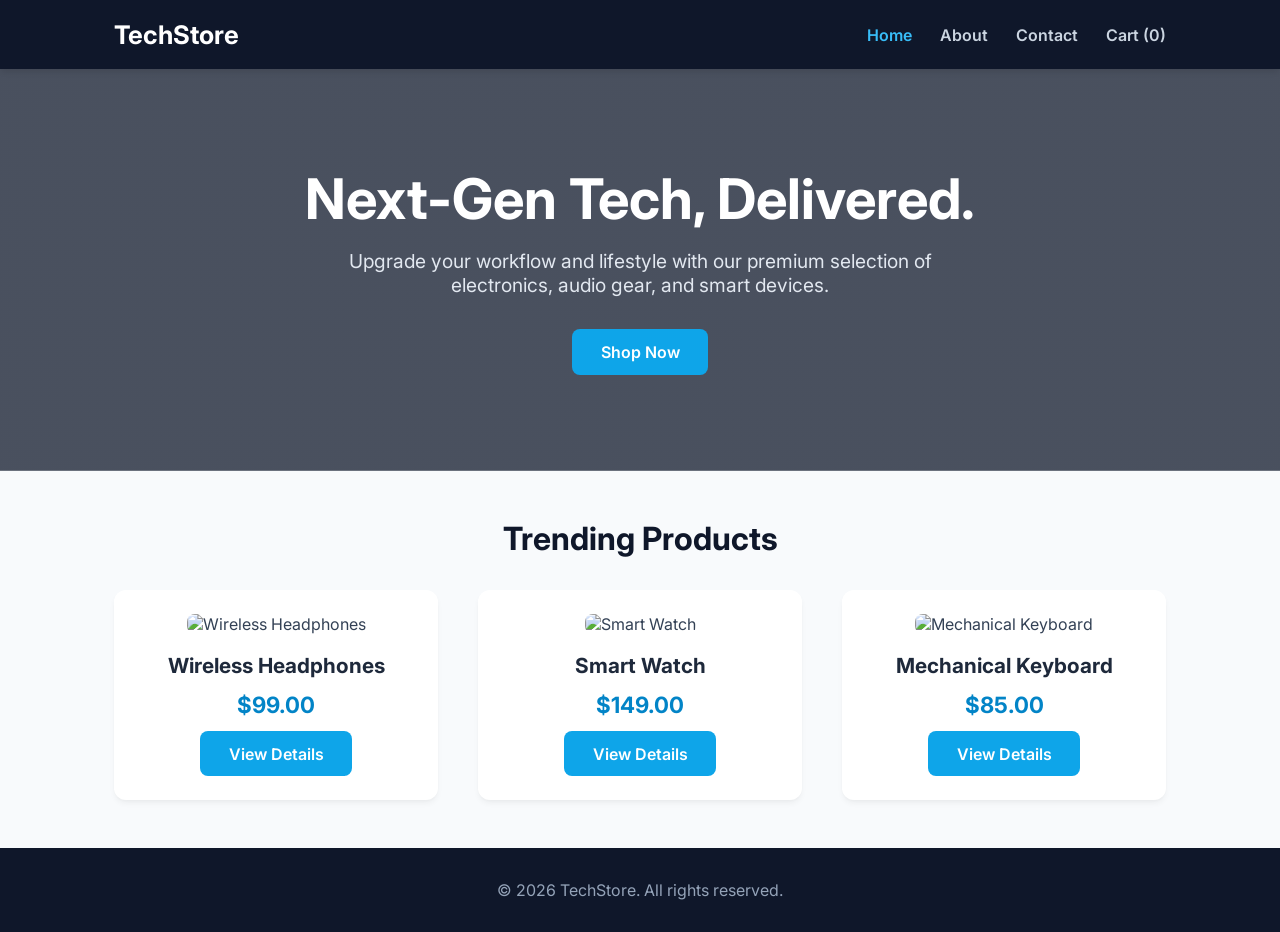
==== index.html @ 5e613a51 "E-commerce web app" ====
<!DOCTYPE html>
<html lang="en">
<head>
  <meta charset="UTF-8">
  <meta name="viewport" content="width=device-width, initial-scale=1.0">
  <title>TechStore | Home</title>
  <link rel="stylesheet" href="style.css">
</head>
<body>
  <header>
    <nav>
      <a href="index.html" class="logo">TechStore</a>
      <div class="nav-links">
        <a href="index.html" class="active">Home</a>
        <a href="about.html">About</a>
        <a href="contact.html">Contact</a>
        <a href="cart.html">Cart (<span id="cart-count">0</span>)</a>
      </div>
    </nav>
  </header>

  <!-- NEW HERO SECTION -->
  <section class="hero fade-in">
    <h1>Next-Gen Tech, Delivered.</h1>
    <p>Upgrade your workflow and lifestyle with our premium selection of electronics, audio gear, and smart devices.</p>
    <a href="#shop" class="btn">Shop Now</a>
  </section>

  <main id="shop" class="fade-in">
    <h2 class="section-title">Trending Products</h2>
    <div class="product-grid">
     <!-- Product 1 (Headphones) -->
      <div class="card">
        <img src="https://images.unsplash.com/photo-1505740420928-5e560c06d30e?auto=format&fit=crop&w=500&q=80" alt="Wireless Headphones">
        <h2>Wireless Headphones</h2>
        <p class="price">$99.00</p>
        <a href="product.html?item=headphones" class="btn">View Details</a>
      </div>

      <!-- Product 2 (Watch) -->
      <div class="card">
        <img src="https://images.unsplash.com/photo-1523275335684-37898b6baf30?auto=format&fit=crop&w=500&q=80" alt="Smart Watch">
        <h2>Smart Watch</h2>
        <p class="price">$149.00</p>
        <a href="product.html?item=watch" class="btn">View Details</a>
      </div>

      <!-- Product 3 (Keyboard) -->
      <div class="card">
        <img src="https://images.unsplash.com/photo-1595225476474-87563907a212?auto=format&fit=crop&w=500&q=80" alt="Mechanical Keyboard">
        <h2>Mechanical Keyboard</h2>
        <p class="price">$85.00</p>
        <a href="product.html?item=keyboard" class="btn">View Details</a>
      </div>
    </div>
  </main>

  <footer><p>&copy; 2026 TechStore. All rights reserved.</p></footer>
  <script src="script.js"></script>
</body>
</html>
---- style.css ----
/* --- Google Fonts --- */
@import url('https://fonts.googleapis.com/css2?family=Inter:wght@400;600;700&display=swap');

/* --- Global Styles --- */
* {
    margin: 0;
    padding: 0;
    box-sizing: border-box;
    font-family: 'Inter', sans-serif;
}

body {
    background-color: #f8fafc;
    color: #334155;
    display: flex;
    flex-direction: column;
    min-height: 100vh;
}

/* --- Animations --- */
.fade-in {
    animation: fadeIn 0.8s ease-out forwards;
}

@keyframes fadeIn {
    from {
        opacity: 0;
        transform: translateY(15px);
    }

    to {
        opacity: 1;
        transform: translateY(0);
    }
}

/* --- Header & Nav --- */
header {
    background-color: #0f172a;
    padding: 1.2rem 0;
    position: sticky;
    top: 0;
    z-index: 100;
    box-shadow: 0 4px 6px -1px rgba(0, 0, 0, 0.1);
}

nav {
    max-width: 1100px;
    margin: 0 auto;
    padding: 0 1.5rem;
    display: flex;
    justify-content: space-between;
    align-items: center;
}

.logo {
    color: white;
    text-decoration: none;
    font-size: 1.6rem;
    font-weight: 700;
    tracking: -1px;
}

.nav-links a {
    color: #cbd5e1;
    text-decoration: none;
    margin-left: 1.5rem;
    font-weight: 600;
    transition: color 0.3s ease;
}

.nav-links a:hover,
.nav-links a.active {
    color: #38bdf8;
}

/* --- Hero Section --- */
.hero {
    /* Linear gradient adds a dark overlay so text is readable over the image */
    background-image: linear-gradient(rgba(15, 23, 42, 0.75), rgba(15, 23, 42, 0.75)), url('https://images.unsplash.com/photo-1519389950473-47ba0277781c?auto=format&fit=crop&w=1200&q=80');
    background-size: cover;
    background-position: center;
    color: white;
    text-align: center;
    padding: 6rem 1.5rem;
    margin-bottom: 3rem;
}

.hero h1 {
    font-size: 3.5rem;
    margin-bottom: 1rem;
    font-weight: 700;
}

.hero p {
    font-size: 1.2rem;
    color: #e2e8f0;
    margin-bottom: 2rem;
    max-width: 600px;
    margin-left: auto;
    margin-right: auto;
}

/* --- Main Content Container --- */
main {
    flex: 1;
    max-width: 1100px;
    width: 100%;
    margin: 0 auto 3rem auto;
    padding: 0 1.5rem;
}

.section-title {
    text-align: center;
    font-size: 2rem;
    color: #0f172a;
    margin-bottom: 2rem;
}

/* --- Product Grid & Cards --- */
.product-grid {
    display: grid;
    grid-template-columns: repeat(auto-fit, minmax(280px, 1fr));
    gap: 2.5rem;
}

.card {
    background: white;
    padding: 1.5rem;
    border-radius: 12px;
    text-align: center;
    box-shadow: 0 4px 6px -1px rgba(0, 0, 0, 0.05), 0 2px 4px -1px rgba(0, 0, 0, 0.03);
    transition: transform 0.3s ease, box-shadow 0.3s ease;
}

.card:hover {
    transform: translateY(-8px);
    box-shadow: 0 20px 25px -5px rgba(0, 0, 0, 0.1), 0 10px 10px -5px rgba(0, 0, 0, 0.04);
}

.card img {
    width: 100%;
    height: 220px;
    object-fit: cover;
    border-radius: 8px;
    margin-bottom: 1.2rem;
}

.card h2 {
    font-size: 1.3rem;
    color: #1e293b;
}

.price {
    color: #0284c7;
    font-weight: 700;
    font-size: 1.4rem;
    margin: 0.8rem 0;
}

/* --- Buttons --- */
.btn {
    background-color: #0ea5e9;
    color: white;
    border: none;
    padding: 0.8rem 1.8rem;
    border-radius: 8px;
    cursor: pointer;
    font-size: 1rem;
    font-weight: 600;
    text-decoration: none;
    display: inline-block;
    transition: background-color 0.3s ease, transform 0.1s ease;
}

.btn:hover {
    background-color: #0284c7;
}

.btn:active {
    transform: scale(0.96);
}

.btn-danger {
    background-color: #ef4444;
}

.btn-danger:hover {
    background-color: #dc2626;
}

/* --- Forms (For Contact Page) --- */
.form-group {
    margin-bottom: 1.5rem;
    text-align: left;
}

.form-group label {
    display: block;
    margin-bottom: 0.5rem;
    font-weight: 600;
    color: #334155;
}

.form-group input,
.form-group textarea {
    width: 100%;
    padding: 0.8rem;
    border: 1px solid #cbd5e1;
    border-radius: 8px;
    font-size: 1rem;
}

.form-group textarea {
    height: 120px;
    resize: vertical;
}

/* --- Cart List --- */
#cart-items {
    list-style: none;
    text-align: left;
}

.cart-item {
    display: flex;
    justify-content: space-between;
    padding: 1.2rem 0;
    border-bottom: 1px solid #e2e8f0;
    font-size: 1.1rem;
}

.cart-total {
    text-align: right;
    font-size: 1.8rem;
    font-weight: 700;
    margin: 1.5rem 0;
    color: #0f172a;
}

/* --- Footer --- */
footer {
    background: #0f172a;
    color: #94a3b8;
    text-align: center;
    padding: 2rem;
    margin-top: auto;
}

/* --- Mobile Responsiveness --- */
@media (max-width: 768px) {
    nav {
        flex-direction: column;
        gap: 1rem;
    }

    .hero h1 {
        font-size: 2.5rem;
    }
}
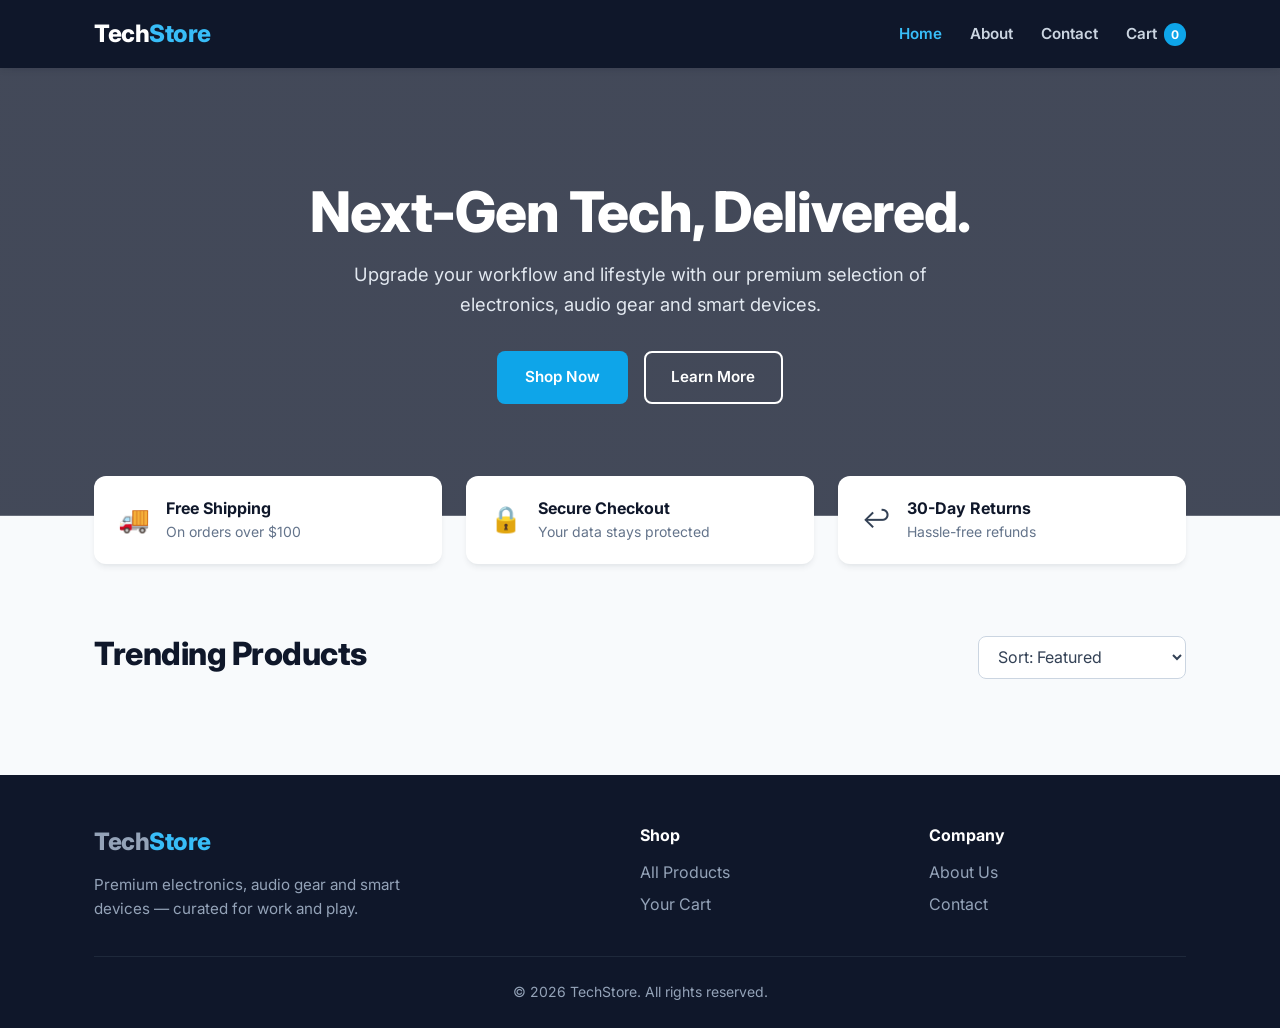
==== commit cdf0bab0: "feat(home): render product grid from catalogue with sorting and features strip" ====
--- a/index.html
+++ b/index.html
@@ -3,59 +3,98 @@
 <head>
   <meta charset="UTF-8">
   <meta name="viewport" content="width=device-width, initial-scale=1.0">
-  <title>TechStore | Home</title>
+  <meta name="description" content="Shop premium headphones, smart watches and mechanical keyboards at TechStore.">
+  <meta name="theme-color" content="#0f172a">
+  <title>TechStore | Premium Electronics & Gadgets</title>
+  <link rel="icon" href="favicon.svg" type="image/svg+xml">
+  <link rel="preconnect" href="https://fonts.googleapis.com">
+  <link rel="preconnect" href="https://fonts.gstatic.com" crossorigin>
   <link rel="stylesheet" href="style.css">
 </head>
 <body>
-  <header>
-    <nav>
-      <a href="index.html" class="logo">TechStore</a>
-      <div class="nav-links">
-        <a href="index.html" class="active">Home</a>
-        <a href="about.html">About</a>
-        <a href="contact.html">Contact</a>
-        <a href="cart.html">Cart (<span id="cart-count">0</span>)</a>
-      </div>
+  <a href="#main" class="skip-link">Skip to content</a>
+
+  <header class="site-header">
+    <nav class="navbar container" aria-label="Main navigation">
+      <a href="index.html" class="logo">Tech<span>Store</span></a>
+      <button class="nav-toggle" aria-label="Toggle menu" aria-expanded="false" aria-controls="nav-links">
+        <svg viewBox="0 0 24 24" fill="none" stroke="currentColor" stroke-width="2" stroke-linecap="round" aria-hidden="true"><path d="M3 6h18M3 12h18M3 18h18"/></svg>
+      </button>
+      <ul class="nav-links" id="nav-links">
+          <li><a href="index.html" class="active" aria-current="page">Home</a></li>
+          <li><a href="about.html">About</a></li>
+          <li><a href="contact.html">Contact</a></li>
+          <li><a href="cart.html" class="cart-link">Cart <span class="cart-badge" data-cart-count aria-label="items in cart">0</span></a></li>
+      </ul>
     </nav>
   </header>
 
-  <!-- NEW HERO SECTION -->
-  <section class="hero fade-in">
-    <h1>Next-Gen Tech, Delivered.</h1>
-    <p>Upgrade your workflow and lifestyle with our premium selection of electronics, audio gear, and smart devices.</p>
-    <a href="#shop" class="btn">Shop Now</a>
-  </section>
+  <main id="main">
+    <section class="hero fade-in">
+      <h1>Next-Gen Tech, Delivered.</h1>
+      <p>Upgrade your workflow and lifestyle with our premium selection of electronics, audio gear and smart devices.</p>
+      <div class="hero-actions">
+        <a href="#shop" class="btn">Shop Now</a>
+        <a href="about.html" class="btn btn-light">Learn More</a>
+      </div>
+    </section>
 
-  <main id="shop" class="fade-in">
-    <h2 class="section-title">Trending Products</h2>
-    <div class="product-grid">
-     <!-- Product 1 (Headphones) -->
-      <div class="card">
-        <img src="https://images.unsplash.com/photo-1505740420928-5e560c06d30e?auto=format&fit=crop&w=500&q=80" alt="Wireless Headphones">
-        <h2>Wireless Headphones</h2>
-        <p class="price">$99.00</p>
-        <a href="product.html?item=headphones" class="btn">View Details</a>
-      </div>
+    <div class="container">
+      <section class="features fade-in" aria-label="Why shop with us">
+        <div class="feature"><span class="feature-icon" aria-hidden="true">🚚</span><div><h3>Free Shipping</h3><p>On orders over $100</p></div></div>
+        <div class="feature"><span class="feature-icon" aria-hidden="true">🔒</span><div><h3>Secure Checkout</h3><p>Your data stays protected</p></div></div>
+        <div class="feature"><span class="feature-icon" aria-hidden="true">↩️</span><div><h3>30-Day Returns</h3><p>Hassle-free refunds</p></div></div>
+      </section>
 
-      <!-- Product 2 (Watch) -->
-      <div class="card">
-        <img src="https://images.unsplash.com/photo-1523275335684-37898b6baf30?auto=format&fit=crop&w=500&q=80" alt="Smart Watch">
-        <h2>Smart Watch</h2>
-        <p class="price">$149.00</p>
-        <a href="product.html?item=watch" class="btn">View Details</a>
-      </div>
-
-      <!-- Product 3 (Keyboard) -->
-      <div class="card">
-        <img src="https://images.unsplash.com/photo-1595225476474-87563907a212?auto=format&fit=crop&w=500&q=80" alt="Mechanical Keyboard">
-        <h2>Mechanical Keyboard</h2>
-        <p class="price">$85.00</p>
-        <a href="product.html?item=keyboard" class="btn">View Details</a>
-      </div>
+      <section id="shop" class="fade-in" style="padding-bottom: 4rem; scroll-margin-top: 90px;">
+        <div class="section-header">
+          <h2 class="section-title">Trending Products</h2>
+          <label>
+            <span class="visually-hidden">Sort products</span>
+            <select id="sort-select" class="select">
+              <option value="featured">Sort: Featured</option>
+              <option value="price-asc">Price: Low to High</option>
+              <option value="price-desc">Price: High to Low</option>
+              <option value="rating">Top Rated</option>
+            </select>
+          </label>
+        </div>
+        <div class="product-grid" id="product-grid">
+          <!-- Products are rendered from the catalogue in script.js -->
+        </div>
+        <noscript><p>Please enable JavaScript to browse products.</p></noscript>
+      </section>
     </div>
   </main>
 
-  <footer><p>&copy; 2026 TechStore. All rights reserved.</p></footer>
-  <script src="script.js"></script>
+  <footer class="site-footer">
+    <div class="container">
+      <div class="footer-grid">
+        <div class="footer-about">
+          <a href="index.html" class="logo">Tech<span>Store</span></a>
+          <p>Premium electronics, audio gear and smart devices — curated for work and play.</p>
+        </div>
+        <div>
+          <h3>Shop</h3>
+          <ul>
+            <li><a href="index.html#shop">All Products</a></li>
+            <li><a href="cart.html">Your Cart</a></li>
+          </ul>
+        </div>
+        <div>
+          <h3>Company</h3>
+          <ul>
+            <li><a href="about.html">About Us</a></li>
+            <li><a href="contact.html">Contact</a></li>
+          </ul>
+        </div>
+      </div>
+      <div class="footer-bottom">
+        <p>&copy; <span data-year>2026</span> TechStore. All rights reserved.</p>
+      </div>
+    </div>
+  </footer>
+
+  <script src="script.js" defer></script>
 </body>
-</html>+</html>
--- a/style.css
+++ b/style.css
@@ -1,25 +1,117 @@
-/* --- Google Fonts --- */
-@import url('https://fonts.googleapis.com/css2?family=Inter:wght@400;600;700&display=swap');
-
-/* --- Global Styles --- */
-* {
+/* ==========================================================================
+   TechStore — Global Stylesheet
+   ========================================================================== */
+
+@import url('https://fonts.googleapis.com/css2?family=Inter:wght@400;500;600;700;800&display=swap');
+
+/* ---------- Design tokens ---------- */
+:root {
+    --color-bg: #f8fafc;
+    --color-surface: #ffffff;
+    --color-text: #334155;
+    --color-heading: #0f172a;
+    --color-muted: #64748b;
+    --color-border: #e2e8f0;
+    --color-dark: #0f172a;
+    --color-primary: #0ea5e9;
+    --color-primary-dark: #0284c7;
+    --color-accent: #38bdf8;
+    --color-danger: #ef4444;
+    --color-danger-dark: #dc2626;
+    --color-success: #16a34a;
+
+    --radius-sm: 8px;
+    --radius-md: 12px;
+    --radius-lg: 16px;
+
+    --shadow-sm: 0 1px 3px rgba(15, 23, 42, 0.06), 0 1px 2px rgba(15, 23, 42, 0.04);
+    --shadow-md: 0 4px 6px -1px rgba(15, 23, 42, 0.07), 0 2px 4px -1px rgba(15, 23, 42, 0.04);
+    --shadow-lg: 0 20px 25px -5px rgba(15, 23, 42, 0.1), 0 10px 10px -5px rgba(15, 23, 42, 0.04);
+
+    --container: 1140px;
+    --transition: 0.25s ease;
+}
+
+/* ---------- Reset ---------- */
+*,
+*::before,
+*::after {
     margin: 0;
     padding: 0;
     box-sizing: border-box;
-    font-family: 'Inter', sans-serif;
+}
+
+html {
+    scroll-behavior: smooth;
 }
 
 body {
-    background-color: #f8fafc;
-    color: #334155;
+    font-family: 'Inter', system-ui, -apple-system, 'Segoe UI', Roboto, sans-serif;
+    background-color: var(--color-bg);
+    color: var(--color-text);
+    line-height: 1.6;
     display: flex;
     flex-direction: column;
     min-height: 100vh;
-}
-
-/* --- Animations --- */
+    -webkit-font-smoothing: antialiased;
+}
+
+img {
+    display: block;
+    max-width: 100%;
+}
+
+button,
+input,
+textarea,
+select {
+    font: inherit;
+}
+
+a {
+    color: inherit;
+}
+
+:focus-visible {
+    outline: 3px solid var(--color-accent);
+    outline-offset: 2px;
+}
+
+.container {
+    max-width: var(--container);
+    margin: 0 auto;
+    padding: 0 1.5rem;
+}
+
+.visually-hidden {
+    position: absolute;
+    width: 1px;
+    height: 1px;
+    overflow: hidden;
+    clip: rect(0 0 0 0);
+    white-space: nowrap;
+}
+
+.skip-link {
+    position: absolute;
+    left: 1rem;
+    top: -3rem;
+    background: var(--color-primary);
+    color: #fff;
+    padding: 0.5rem 1rem;
+    border-radius: var(--radius-sm);
+    z-index: 200;
+    text-decoration: none;
+    transition: top var(--transition);
+}
+
+.skip-link:focus {
+    top: 1rem;
+}
+
+/* ---------- Animations ---------- */
 .fade-in {
-    animation: fadeIn 0.8s ease-out forwards;
+    animation: fadeIn 0.6s ease-out both;
 }
 
 @keyframes fadeIn {
@@ -27,234 +119,1037 @@
         opacity: 0;
         transform: translateY(15px);
     }
-
     to {
         opacity: 1;
         transform: translateY(0);
     }
 }
 
-/* --- Header & Nav --- */
-header {
-    background-color: #0f172a;
-    padding: 1.2rem 0;
+@media (prefers-reduced-motion: reduce) {
+    *,
+    *::before,
+    *::after {
+        animation: none !important;
+        transition: none !important;
+        scroll-behavior: auto !important;
+    }
+}
+
+/* ---------- Header & Navigation ---------- */
+.site-header {
+    background-color: var(--color-dark);
     position: sticky;
     top: 0;
     z-index: 100;
-    box-shadow: 0 4px 6px -1px rgba(0, 0, 0, 0.1);
-}
-
-nav {
-    max-width: 1100px;
-    margin: 0 auto;
-    padding: 0 1.5rem;
+    box-shadow: var(--shadow-md);
+}
+
+.navbar {
     display: flex;
     justify-content: space-between;
     align-items: center;
+    height: 68px;
 }
 
 .logo {
-    color: white;
+    color: #fff;
     text-decoration: none;
-    font-size: 1.6rem;
-    font-weight: 700;
-    tracking: -1px;
+    font-size: 1.5rem;
+    font-weight: 800;
+    letter-spacing: -0.5px;
+}
+
+.logo span {
+    color: var(--color-accent);
+}
+
+.nav-links {
+    display: flex;
+    align-items: center;
+    gap: 1.75rem;
+    list-style: none;
 }
 
 .nav-links a {
     color: #cbd5e1;
     text-decoration: none;
-    margin-left: 1.5rem;
     font-weight: 600;
-    transition: color 0.3s ease;
+    font-size: 0.95rem;
+    transition: color var(--transition);
 }
 
 .nav-links a:hover,
 .nav-links a.active {
-    color: #38bdf8;
-}
-
-/* --- Hero Section --- */
+    color: var(--color-accent);
+}
+
+.cart-link {
+    display: inline-flex;
+    align-items: center;
+    gap: 0.4rem;
+}
+
+.cart-badge {
+    background: var(--color-primary);
+    color: #fff;
+    font-size: 0.75rem;
+    font-weight: 700;
+    min-width: 1.4rem;
+    height: 1.4rem;
+    padding: 0 0.35rem;
+    border-radius: 999px;
+    display: inline-flex;
+    align-items: center;
+    justify-content: center;
+}
+
+.cart-badge.bump {
+    animation: bump 0.35s ease;
+}
+
+@keyframes bump {
+    50% {
+        transform: scale(1.3);
+    }
+}
+
+.nav-toggle {
+    display: none;
+    background: none;
+    border: none;
+    color: #fff;
+    cursor: pointer;
+    padding: 0.4rem;
+}
+
+.nav-toggle svg {
+    width: 26px;
+    height: 26px;
+}
+
+/* ---------- Hero ---------- */
 .hero {
-    /* Linear gradient adds a dark overlay so text is readable over the image */
-    background-image: linear-gradient(rgba(15, 23, 42, 0.75), rgba(15, 23, 42, 0.75)), url('https://images.unsplash.com/photo-1519389950473-47ba0277781c?auto=format&fit=crop&w=1200&q=80');
+    background-image: linear-gradient(rgba(15, 23, 42, 0.78), rgba(15, 23, 42, 0.78)),
+        url('https://images.unsplash.com/photo-1519389950473-47ba0277781c?auto=format&fit=crop&w=1600&q=80');
     background-size: cover;
     background-position: center;
-    color: white;
+    color: #fff;
     text-align: center;
-    padding: 6rem 1.5rem;
-    margin-bottom: 3rem;
+    padding: 7rem 1.5rem;
 }
 
 .hero h1 {
-    font-size: 3.5rem;
+    font-size: clamp(2.2rem, 5vw, 3.5rem);
+    font-weight: 800;
+    letter-spacing: -1px;
+    line-height: 1.15;
     margin-bottom: 1rem;
-    font-weight: 700;
 }
 
 .hero p {
-    font-size: 1.2rem;
+    font-size: 1.15rem;
     color: #e2e8f0;
-    margin-bottom: 2rem;
-    max-width: 600px;
-    margin-left: auto;
-    margin-right: auto;
-}
-
-/* --- Main Content Container --- */
+    max-width: 620px;
+    margin: 0 auto 2rem;
+}
+
+.hero-actions {
+    display: flex;
+    gap: 1rem;
+    justify-content: center;
+    flex-wrap: wrap;
+}
+
+/* ---------- Features strip ---------- */
+.features {
+    display: grid;
+    grid-template-columns: repeat(auto-fit, minmax(220px, 1fr));
+    gap: 1.5rem;
+    margin: -2.5rem auto 4rem;
+    position: relative;
+}
+
+.feature {
+    background: var(--color-surface);
+    border-radius: var(--radius-md);
+    padding: 1.25rem 1.5rem;
+    box-shadow: var(--shadow-md);
+    display: flex;
+    gap: 1rem;
+    align-items: center;
+}
+
+.feature-icon {
+    font-size: 1.6rem;
+    flex-shrink: 0;
+}
+
+.feature h3 {
+    font-size: 1rem;
+    color: var(--color-heading);
+}
+
+.feature p {
+    font-size: 0.875rem;
+    color: var(--color-muted);
+}
+
+/* ---------- Main layout ---------- */
 main {
     flex: 1;
-    max-width: 1100px;
     width: 100%;
-    margin: 0 auto 3rem auto;
-    padding: 0 1.5rem;
+}
+
+.page {
+    padding-top: 3rem;
+    padding-bottom: 4rem;
+}
+
+.section-header {
+    display: flex;
+    justify-content: space-between;
+    align-items: end;
+    gap: 1rem;
+    flex-wrap: wrap;
+    margin-bottom: 2rem;
 }
 
 .section-title {
+    font-size: 2rem;
+    font-weight: 800;
+    color: var(--color-heading);
+    letter-spacing: -0.5px;
+}
+
+.section-title.center {
     text-align: center;
-    font-size: 2rem;
-    color: #0f172a;
-    margin-bottom: 2rem;
-}
-
-/* --- Product Grid & Cards --- */
+    margin-bottom: 0.5rem;
+}
+
+.section-subtitle {
+    text-align: center;
+    color: var(--color-muted);
+    margin-bottom: 2.5rem;
+}
+
+.select {
+    padding: 0.6rem 2.2rem 0.6rem 0.9rem;
+    border: 1px solid #cbd5e1;
+    border-radius: var(--radius-sm);
+    background: var(--color-surface);
+    color: var(--color-text);
+    cursor: pointer;
+}
+
+/* ---------- Cards & Product Grid ---------- */
+.card {
+    background: var(--color-surface);
+    padding: 2rem;
+    border-radius: var(--radius-md);
+    box-shadow: var(--shadow-md);
+}
+
+.card-narrow {
+    max-width: 640px;
+    margin: 0 auto;
+}
+
+.card-medium {
+    max-width: 860px;
+    margin: 0 auto;
+}
+
 .product-grid {
     display: grid;
-    grid-template-columns: repeat(auto-fit, minmax(280px, 1fr));
-    gap: 2.5rem;
-}
-
-.card {
-    background: white;
-    padding: 1.5rem;
-    border-radius: 12px;
-    text-align: center;
-    box-shadow: 0 4px 6px -1px rgba(0, 0, 0, 0.05), 0 2px 4px -1px rgba(0, 0, 0, 0.03);
-    transition: transform 0.3s ease, box-shadow 0.3s ease;
-}
-
-.card:hover {
-    transform: translateY(-8px);
-    box-shadow: 0 20px 25px -5px rgba(0, 0, 0, 0.1), 0 10px 10px -5px rgba(0, 0, 0, 0.04);
-}
-
-.card img {
+    grid-template-columns: repeat(auto-fill, minmax(260px, 1fr));
+    gap: 2rem;
+}
+
+.product-card {
+    background: var(--color-surface);
+    border-radius: var(--radius-md);
+    box-shadow: var(--shadow-md);
+    overflow: hidden;
+    display: flex;
+    flex-direction: column;
+    transition: transform var(--transition), box-shadow var(--transition);
+}
+
+.product-card:hover {
+    transform: translateY(-6px);
+    box-shadow: var(--shadow-lg);
+}
+
+.product-card-media {
+    position: relative;
+    aspect-ratio: 4 / 3;
+    overflow: hidden;
+    background: #e2e8f0;
+}
+
+.product-card-media img {
     width: 100%;
-    height: 220px;
+    height: 100%;
     object-fit: cover;
-    border-radius: 8px;
-    margin-bottom: 1.2rem;
-}
-
-.card h2 {
-    font-size: 1.3rem;
-    color: #1e293b;
+    transition: transform 0.5s ease;
+}
+
+.product-card:hover .product-card-media img {
+    transform: scale(1.05);
+}
+
+.tag {
+    position: absolute;
+    top: 0.75rem;
+    left: 0.75rem;
+    background: var(--color-dark);
+    color: #fff;
+    font-size: 0.75rem;
+    font-weight: 600;
+    padding: 0.25rem 0.6rem;
+    border-radius: 999px;
+}
+
+.product-card-body {
+    padding: 1.25rem 1.5rem 1.5rem;
+    display: flex;
+    flex-direction: column;
+    flex: 1;
+}
+
+.product-category {
+    font-size: 0.8rem;
+    text-transform: uppercase;
+    letter-spacing: 0.06em;
+    color: var(--color-muted);
+    font-weight: 600;
+}
+
+.product-card h3 {
+    font-size: 1.15rem;
+    color: var(--color-heading);
+    margin: 0.25rem 0 0.5rem;
+}
+
+.product-card h3 a {
+    text-decoration: none;
+}
+
+.product-card h3 a:hover {
+    color: var(--color-primary-dark);
+}
+
+.rating {
+    color: #f59e0b;
+    font-size: 0.9rem;
+    letter-spacing: 1px;
+}
+
+.rating small {
+    color: var(--color-muted);
+    letter-spacing: 0;
+    margin-left: 0.25rem;
+}
+
+.product-card-footer {
+    margin-top: auto;
+    padding-top: 1rem;
+    display: flex;
+    justify-content: space-between;
+    align-items: center;
+    gap: 0.75rem;
 }
 
 .price {
-    color: #0284c7;
+    color: var(--color-primary-dark);
     font-weight: 700;
-    font-size: 1.4rem;
-    margin: 0.8rem 0;
-}
-
-/* --- Buttons --- */
+    font-size: 1.35rem;
+}
+
+/* ---------- Buttons ---------- */
 .btn {
-    background-color: #0ea5e9;
-    color: white;
-    border: none;
-    padding: 0.8rem 1.8rem;
-    border-radius: 8px;
+    background-color: var(--color-primary);
+    color: #fff;
+    border: 2px solid transparent;
+    padding: 0.75rem 1.6rem;
+    border-radius: var(--radius-sm);
     cursor: pointer;
-    font-size: 1rem;
+    font-size: 0.95rem;
     font-weight: 600;
     text-decoration: none;
-    display: inline-block;
-    transition: background-color 0.3s ease, transform 0.1s ease;
+    display: inline-flex;
+    align-items: center;
+    justify-content: center;
+    gap: 0.5rem;
+    transition: background-color var(--transition), border-color var(--transition),
+        color var(--transition), transform 0.1s ease;
 }
 
 .btn:hover {
-    background-color: #0284c7;
+    background-color: var(--color-primary-dark);
 }
 
 .btn:active {
-    transform: scale(0.96);
+    transform: scale(0.97);
+}
+
+.btn:disabled {
+    opacity: 0.5;
+    cursor: not-allowed;
+}
+
+.btn-sm {
+    padding: 0.5rem 1rem;
+    font-size: 0.875rem;
+}
+
+.btn-block {
+    width: 100%;
+}
+
+.btn-outline {
+    background: transparent;
+    border-color: currentColor;
+    color: var(--color-primary-dark);
+}
+
+.btn-outline:hover {
+    background: var(--color-primary);
+    border-color: var(--color-primary);
+    color: #fff;
+}
+
+.btn-light {
+    background: transparent;
+    border-color: #fff;
+    color: #fff;
+}
+
+.btn-light:hover {
+    background: #fff;
+    color: var(--color-dark);
+}
+
+.btn-secondary {
+    background-color: var(--color-muted);
+}
+
+.btn-secondary:hover {
+    background-color: #475569;
 }
 
 .btn-danger {
-    background-color: #ef4444;
+    background-color: transparent;
+    border-color: var(--color-danger);
+    color: var(--color-danger);
 }
 
 .btn-danger:hover {
-    background-color: #dc2626;
-}
-
-/* --- Forms (For Contact Page) --- */
+    background-color: var(--color-danger);
+    color: #fff;
+}
+
+/* ---------- Breadcrumb ---------- */
+.breadcrumb {
+    display: flex;
+    gap: 0.5rem;
+    font-size: 0.9rem;
+    color: var(--color-muted);
+    margin-bottom: 1.5rem;
+    list-style: none;
+    flex-wrap: wrap;
+}
+
+.breadcrumb a {
+    text-decoration: none;
+    color: var(--color-primary-dark);
+}
+
+.breadcrumb li + li::before {
+    content: '/';
+    margin-right: 0.5rem;
+    color: #cbd5e1;
+}
+
+/* ---------- Product detail ---------- */
+.product-detail {
+    display: grid;
+    grid-template-columns: 1fr 1fr;
+    gap: 3rem;
+    align-items: start;
+}
+
+.product-detail-media {
+    border-radius: var(--radius-lg);
+    overflow: hidden;
+    box-shadow: var(--shadow-md);
+    background: #e2e8f0;
+    aspect-ratio: 1 / 1;
+}
+
+.product-detail-media img {
+    width: 100%;
+    height: 100%;
+    object-fit: cover;
+}
+
+.product-detail h1 {
+    font-size: clamp(1.75rem, 3vw, 2.4rem);
+    color: var(--color-heading);
+    letter-spacing: -0.5px;
+    line-height: 1.2;
+    margin: 0.25rem 0 0.75rem;
+}
+
+.product-detail .price {
+    font-size: 2rem;
+    margin: 1rem 0;
+}
+
+.product-description {
+    color: #475569;
+    margin-bottom: 1.5rem;
+}
+
+.spec-list {
+    list-style: none;
+    margin-bottom: 2rem;
+}
+
+.spec-list li {
+    padding: 0.4rem 0 0.4rem 1.75rem;
+    position: relative;
+}
+
+.spec-list li::before {
+    content: '✓';
+    position: absolute;
+    left: 0;
+    color: var(--color-success);
+    font-weight: 700;
+}
+
+.purchase-row {
+    display: flex;
+    gap: 1rem;
+    flex-wrap: wrap;
+    align-items: center;
+}
+
+.stock {
+    color: var(--color-success);
+    font-weight: 600;
+    font-size: 0.9rem;
+    margin-top: 1.25rem;
+}
+
+/* Quantity stepper */
+.qty {
+    display: inline-flex;
+    align-items: center;
+    border: 1px solid #cbd5e1;
+    border-radius: var(--radius-sm);
+    overflow: hidden;
+    background: var(--color-surface);
+}
+
+.qty button {
+    background: none;
+    border: none;
+    width: 2.25rem;
+    height: 2.5rem;
+    cursor: pointer;
+    font-size: 1.1rem;
+    color: var(--color-text);
+    transition: background var(--transition);
+}
+
+.qty button:hover {
+    background: #f1f5f9;
+}
+
+.qty output,
+.qty span {
+    min-width: 2.25rem;
+    text-align: center;
+    font-weight: 600;
+}
+
+.qty-sm button {
+    width: 2rem;
+    height: 2rem;
+}
+
+/* ---------- Cart ---------- */
+.cart-layout {
+    display: grid;
+    grid-template-columns: 1fr 340px;
+    gap: 2rem;
+    align-items: start;
+}
+
+.cart-items {
+    list-style: none;
+}
+
+.cart-item {
+    display: grid;
+    grid-template-columns: 80px 1fr auto auto auto;
+    gap: 1.25rem;
+    align-items: center;
+    padding: 1.25rem 0;
+    border-bottom: 1px solid var(--color-border);
+}
+
+.cart-item:first-child {
+    padding-top: 0;
+}
+
+.cart-item img {
+    width: 80px;
+    height: 80px;
+    object-fit: cover;
+    border-radius: var(--radius-sm);
+}
+
+.cart-item-name {
+    font-weight: 600;
+    color: var(--color-heading);
+    text-decoration: none;
+}
+
+.cart-item-name:hover {
+    color: var(--color-primary-dark);
+}
+
+.cart-item-unit {
+    font-size: 0.875rem;
+    color: var(--color-muted);
+}
+
+.cart-item-total {
+    font-weight: 700;
+    color: var(--color-heading);
+    min-width: 80px;
+    text-align: right;
+}
+
+.icon-btn {
+    background: none;
+    border: none;
+    color: var(--color-muted);
+    cursor: pointer;
+    padding: 0.4rem;
+    border-radius: var(--radius-sm);
+    display: inline-flex;
+    transition: color var(--transition), background var(--transition);
+}
+
+.icon-btn:hover {
+    color: var(--color-danger);
+    background: #fef2f2;
+}
+
+.icon-btn svg {
+    width: 20px;
+    height: 20px;
+}
+
+.cart-actions {
+    display: flex;
+    justify-content: space-between;
+    gap: 1rem;
+    margin-top: 1.5rem;
+    flex-wrap: wrap;
+}
+
+.summary h2 {
+    font-size: 1.25rem;
+    color: var(--color-heading);
+    margin-bottom: 1.25rem;
+}
+
+.summary-row {
+    display: flex;
+    justify-content: space-between;
+    padding: 0.5rem 0;
+    color: var(--color-muted);
+}
+
+.summary-row.total {
+    border-top: 1px solid var(--color-border);
+    margin-top: 0.75rem;
+    padding-top: 1rem;
+    font-size: 1.25rem;
+    font-weight: 700;
+    color: var(--color-heading);
+}
+
+.summary-note {
+    font-size: 0.85rem;
+    color: var(--color-muted);
+    margin: 1rem 0 1.25rem;
+}
+
+.empty-state {
+    text-align: center;
+    padding: 3rem 1rem;
+}
+
+.empty-state-icon {
+    font-size: 3rem;
+    margin-bottom: 1rem;
+}
+
+.empty-state h2 {
+    color: var(--color-heading);
+    margin-bottom: 0.5rem;
+}
+
+.empty-state p {
+    color: var(--color-muted);
+    margin-bottom: 1.5rem;
+}
+
+/* ---------- About ---------- */
+.about-hero-img {
+    width: 100%;
+    height: 340px;
+    object-fit: cover;
+    border-radius: var(--radius-md);
+    margin-bottom: 2rem;
+}
+
+.prose h2 {
+    color: var(--color-heading);
+    font-size: 1.5rem;
+    margin-bottom: 0.75rem;
+}
+
+.prose p {
+    margin-bottom: 1rem;
+    line-height: 1.8;
+}
+
+.stats {
+    display: grid;
+    grid-template-columns: repeat(auto-fit, minmax(150px, 1fr));
+    gap: 1.5rem;
+    margin-top: 2rem;
+    text-align: center;
+}
+
+.stat strong {
+    display: block;
+    font-size: 2rem;
+    font-weight: 800;
+    color: var(--color-primary-dark);
+}
+
+.stat span {
+    color: var(--color-muted);
+    font-size: 0.9rem;
+}
+
+/* ---------- Contact / Forms ---------- */
+.contact-layout {
+    display: grid;
+    grid-template-columns: 1fr 1.4fr;
+    gap: 2rem;
+    align-items: start;
+}
+
+.contact-info h2 {
+    color: var(--color-heading);
+    font-size: 1.25rem;
+    margin-bottom: 1rem;
+}
+
+.contact-info ul {
+    list-style: none;
+}
+
+.contact-info li {
+    display: flex;
+    gap: 0.75rem;
+    padding: 0.75rem 0;
+    border-bottom: 1px solid var(--color-border);
+}
+
+.contact-info li:last-child {
+    border-bottom: none;
+}
+
+.contact-info strong {
+    display: block;
+    color: var(--color-heading);
+}
+
 .form-group {
-    margin-bottom: 1.5rem;
-    text-align: left;
+    margin-bottom: 1.25rem;
 }
 
 .form-group label {
     display: block;
-    margin-bottom: 0.5rem;
+    margin-bottom: 0.4rem;
     font-weight: 600;
-    color: #334155;
+    color: var(--color-heading);
+    font-size: 0.95rem;
 }
 
 .form-group input,
 .form-group textarea {
     width: 100%;
-    padding: 0.8rem;
+    padding: 0.75rem 0.9rem;
     border: 1px solid #cbd5e1;
-    border-radius: 8px;
+    border-radius: var(--radius-sm);
     font-size: 1rem;
+    background: var(--color-surface);
+    transition: border-color var(--transition), box-shadow var(--transition);
+}
+
+.form-group input:focus,
+.form-group textarea:focus {
+    outline: none;
+    border-color: var(--color-primary);
+    box-shadow: 0 0 0 3px rgba(14, 165, 233, 0.2);
 }
 
 .form-group textarea {
-    height: 120px;
+    min-height: 140px;
     resize: vertical;
 }
 
-/* --- Cart List --- */
-#cart-items {
+.form-group.invalid input,
+.form-group.invalid textarea {
+    border-color: var(--color-danger);
+}
+
+.field-error {
+    display: none;
+    color: var(--color-danger);
+    font-size: 0.85rem;
+    margin-top: 0.35rem;
+}
+
+.form-group.invalid .field-error {
+    display: block;
+}
+
+.form-success {
+    display: none;
+    background: #f0fdf4;
+    border: 1px solid #bbf7d0;
+    color: #166534;
+    padding: 1rem;
+    border-radius: var(--radius-sm);
+    margin-bottom: 1.25rem;
+}
+
+.form-success.show {
+    display: block;
+}
+
+/* ---------- Toast notifications ---------- */
+.toast-container {
+    position: fixed;
+    bottom: 1.5rem;
+    right: 1.5rem;
+    display: flex;
+    flex-direction: column;
+    gap: 0.75rem;
+    z-index: 300;
+}
+
+.toast {
+    background: var(--color-dark);
+    color: #fff;
+    padding: 0.9rem 1.25rem;
+    border-radius: var(--radius-sm);
+    box-shadow: var(--shadow-lg);
+    display: flex;
+    align-items: center;
+    gap: 0.75rem;
+    min-width: 260px;
+    max-width: 360px;
+    border-left: 4px solid var(--color-success);
+    animation: toastIn 0.3s ease-out both;
+}
+
+.toast.error {
+    border-left-color: var(--color-danger);
+}
+
+.toast.hide {
+    animation: toastOut 0.3s ease-in both;
+}
+
+.toast a {
+    color: var(--color-accent);
+    font-weight: 600;
+    margin-left: auto;
+    white-space: nowrap;
+}
+
+@keyframes toastIn {
+    from {
+        opacity: 0;
+        transform: translateY(20px);
+    }
+}
+
+@keyframes toastOut {
+    to {
+        opacity: 0;
+        transform: translateY(20px);
+    }
+}
+
+/* ---------- Footer ---------- */
+.site-footer {
+    background: var(--color-dark);
+    color: #94a3b8;
+    padding: 3rem 0 1.5rem;
+    margin-top: auto;
+}
+
+.footer-grid {
+    display: grid;
+    grid-template-columns: 2fr 1fr 1fr;
+    gap: 2rem;
+    margin-bottom: 2rem;
+}
+
+.site-footer h3 {
+    color: #fff;
+    font-size: 1rem;
+    margin-bottom: 0.75rem;
+}
+
+.site-footer ul {
     list-style: none;
-    text-align: left;
-}
-
-.cart-item {
-    display: flex;
-    justify-content: space-between;
-    padding: 1.2rem 0;
-    border-bottom: 1px solid #e2e8f0;
-    font-size: 1.1rem;
-}
-
-.cart-total {
-    text-align: right;
-    font-size: 1.8rem;
-    font-weight: 700;
-    margin: 1.5rem 0;
-    color: #0f172a;
-}
-
-/* --- Footer --- */
-footer {
-    background: #0f172a;
+}
+
+.site-footer li {
+    margin-bottom: 0.4rem;
+}
+
+.site-footer a {
     color: #94a3b8;
+    text-decoration: none;
+    transition: color var(--transition);
+}
+
+.site-footer a:hover {
+    color: var(--color-accent);
+}
+
+.footer-about p {
+    margin-top: 0.75rem;
+    max-width: 320px;
+    font-size: 0.95rem;
+}
+
+.footer-bottom {
+    border-top: 1px solid #1e293b;
+    padding-top: 1.5rem;
     text-align: center;
-    padding: 2rem;
-    margin-top: auto;
-}
-
-/* --- Mobile Responsiveness --- */
+    font-size: 0.875rem;
+}
+
+/* ---------- Responsive ---------- */
+@media (max-width: 900px) {
+    .product-detail,
+    .cart-layout,
+    .contact-layout {
+        grid-template-columns: 1fr;
+    }
+
+    .product-detail {
+        gap: 2rem;
+    }
+}
+
 @media (max-width: 768px) {
-    nav {
+    .nav-toggle {
+        display: inline-flex;
+    }
+
+    .nav-links {
+        position: absolute;
+        top: 68px;
+        left: 0;
+        right: 0;
+        background: var(--color-dark);
         flex-direction: column;
-        gap: 1rem;
-    }
-
-    .hero h1 {
-        font-size: 2.5rem;
-    }
-}+        align-items: stretch;
+        gap: 0;
+        padding: 0.5rem 1.5rem 1rem;
+        box-shadow: var(--shadow-lg);
+        display: none;
+    }
+
+    .nav-links.open {
+        display: flex;
+    }
+
+    .nav-links a {
+        display: block;
+        padding: 0.75rem 0;
+        border-bottom: 1px solid #1e293b;
+    }
+
+    .hero {
+        padding: 5rem 1.5rem;
+    }
+
+    .features {
+        margin-top: 2rem;
+    }
+
+    .footer-grid {
+        grid-template-columns: 1fr;
+    }
+
+    .cart-item {
+        grid-template-columns: 64px 1fr auto;
+        grid-template-areas:
+            'img info remove'
+            'img qty total';
+        gap: 0.5rem 1rem;
+    }
+
+    .cart-item img {
+        grid-area: img;
+        width: 64px;
+        height: 64px;
+    }
+
+    .cart-item-info {
+        grid-area: info;
+    }
+
+    .cart-item .qty {
+        grid-area: qty;
+        justify-self: start;
+    }
+
+    .cart-item-total {
+        grid-area: total;
+    }
+
+    .cart-item .icon-btn {
+        grid-area: remove;
+        justify-self: end;
+    }
+
+    .toast-container {
+        left: 1rem;
+        right: 1rem;
+        bottom: 1rem;
+    }
+
+    .toast {
+        max-width: none;
+    }
+}
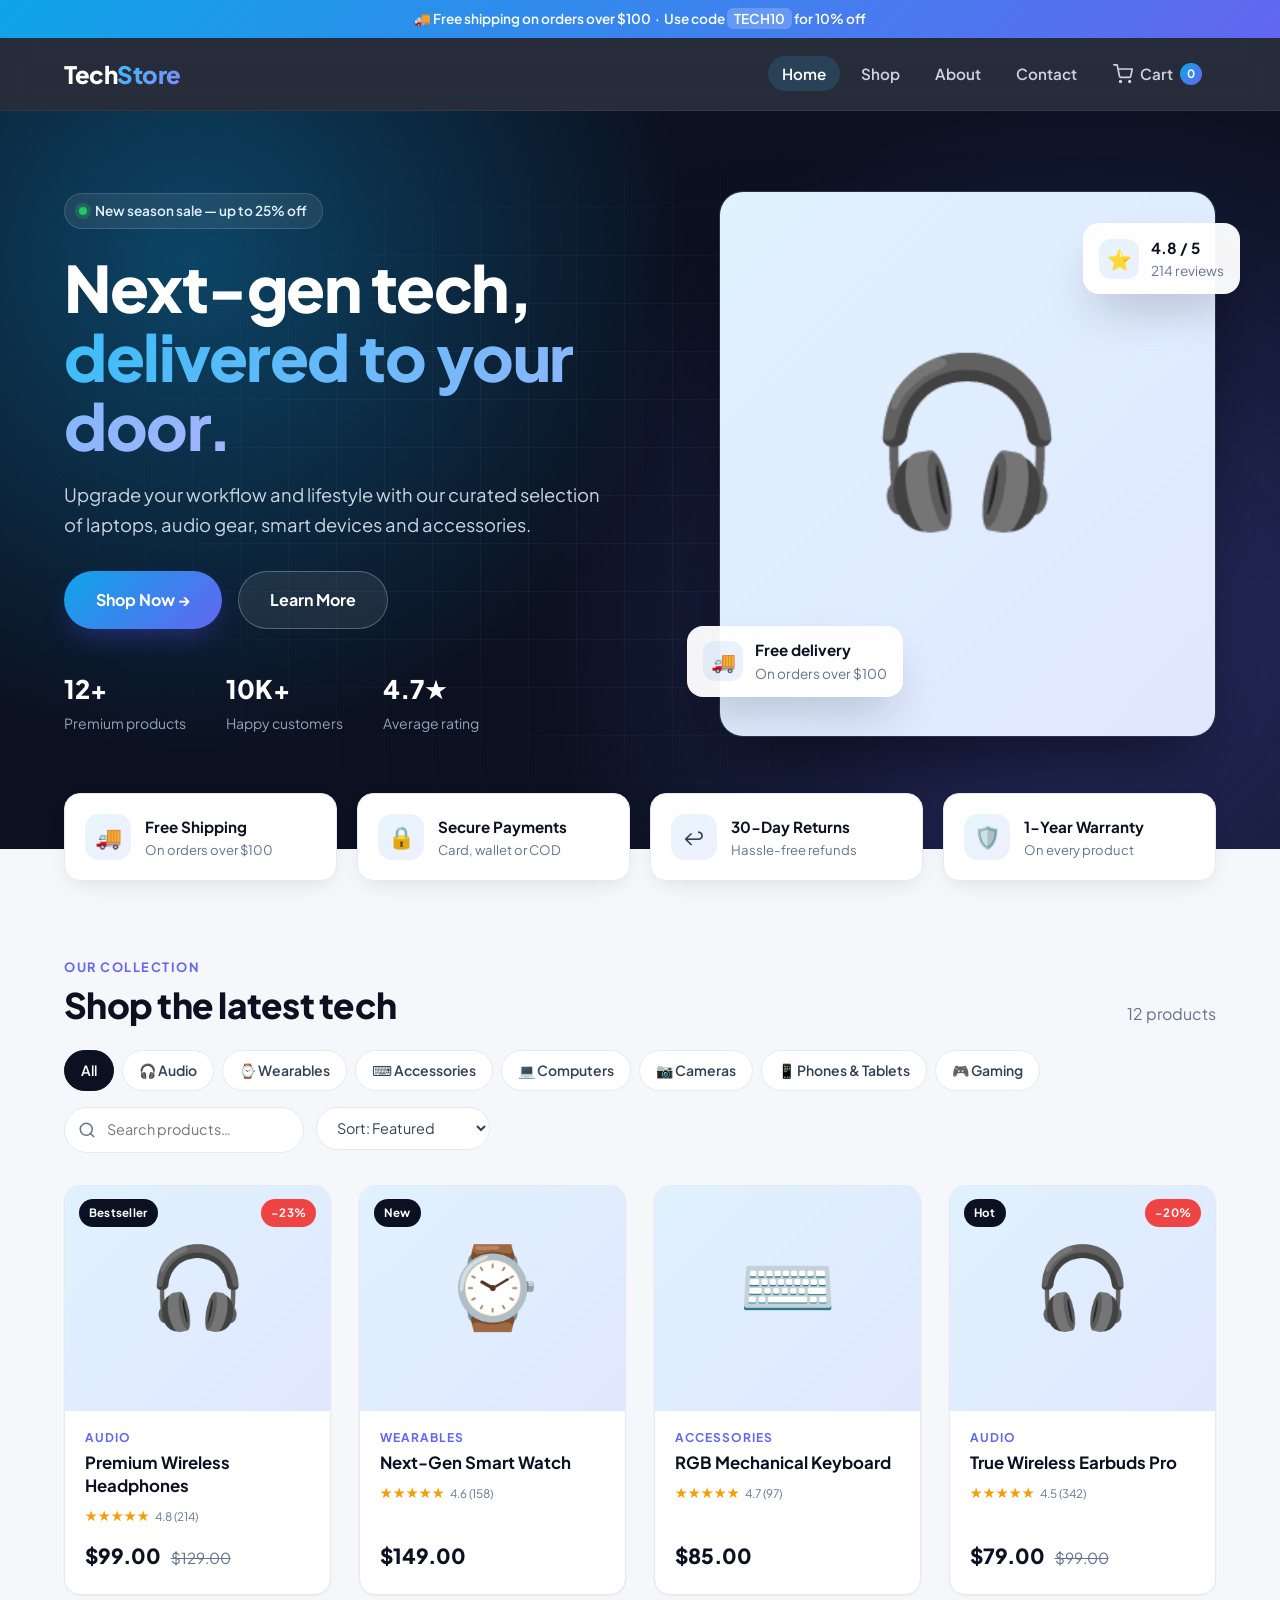
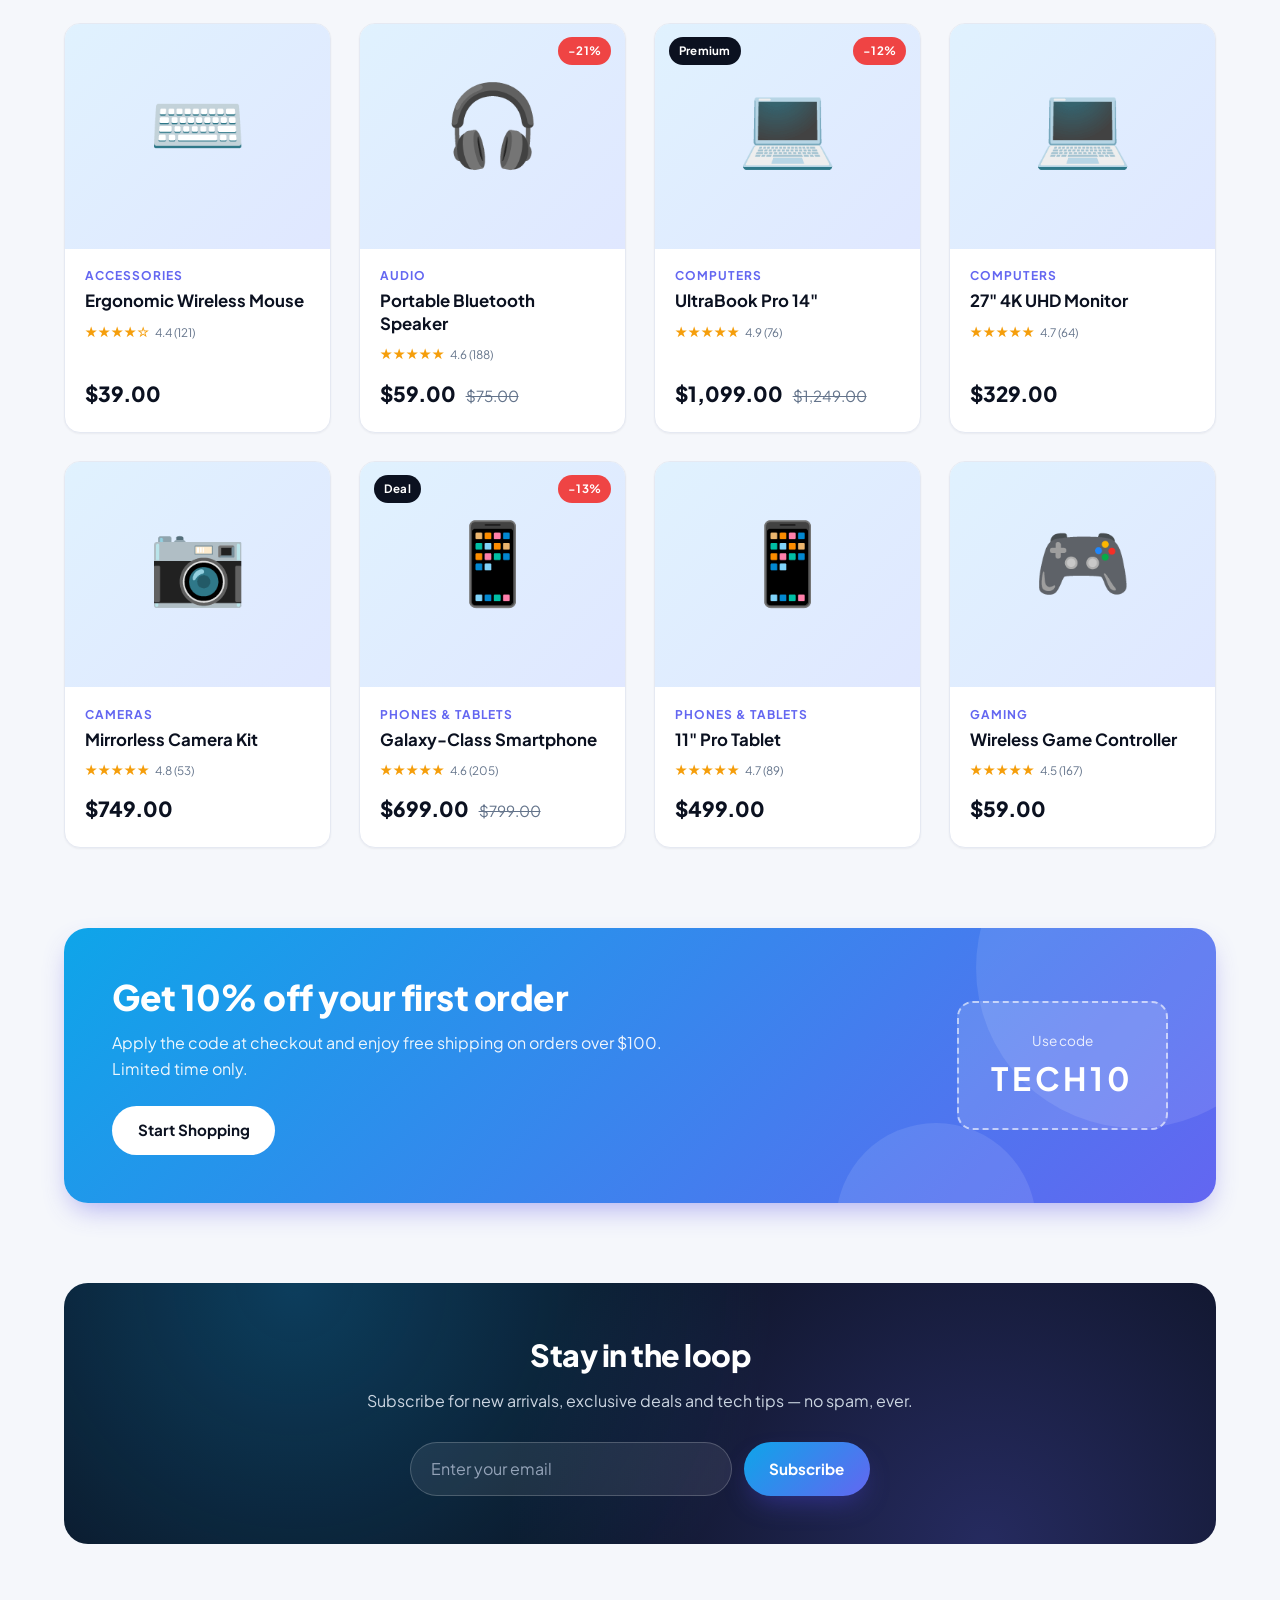
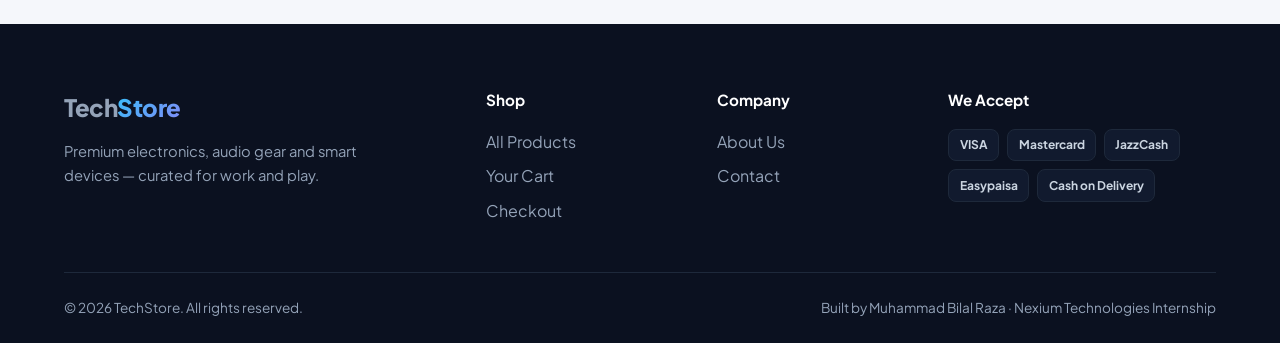
==== commit 44600e1a: "feat(home): redesign hero and add category filters, search, promo banner and newsletter" ====
--- a/index.html
+++ b/index.html
@@ -3,8 +3,8 @@
 <head>
   <meta charset="UTF-8">
   <meta name="viewport" content="width=device-width, initial-scale=1.0">
-  <meta name="description" content="Shop premium headphones, smart watches and mechanical keyboards at TechStore.">
-  <meta name="theme-color" content="#0f172a">
+  <meta name="description" content="Shop premium headphones, laptops, smartphones, cameras and more at TechStore. Free shipping over $100.">
+  <meta name="theme-color" content="#0b1120">
   <title>TechStore | Premium Electronics & Gadgets</title>
   <link rel="icon" href="favicon.svg" type="image/svg+xml">
   <link rel="preconnect" href="https://fonts.googleapis.com">
@@ -14,6 +14,8 @@
 <body>
   <a href="#main" class="skip-link">Skip to content</a>
 
+  <div class="announcement">🚚 Free shipping on orders over $100 &nbsp;·&nbsp; Use code <code>TECH10</code> for 10% off</div>
+
   <header class="site-header">
     <nav class="navbar container" aria-label="Main navigation">
       <a href="index.html" class="logo">Tech<span>Store</span></a>
@@ -21,48 +23,110 @@
         <svg viewBox="0 0 24 24" fill="none" stroke="currentColor" stroke-width="2" stroke-linecap="round" aria-hidden="true"><path d="M3 6h18M3 12h18M3 18h18"/></svg>
       </button>
       <ul class="nav-links" id="nav-links">
-          <li><a href="index.html" class="active" aria-current="page">Home</a></li>
-          <li><a href="about.html">About</a></li>
-          <li><a href="contact.html">Contact</a></li>
-          <li><a href="cart.html" class="cart-link">Cart <span class="cart-badge" data-cart-count aria-label="items in cart">0</span></a></li>
+        <li><a href="index.html" class="active" aria-current="page">Home</a></li>
+        <li><a href="index.html#shop">Shop</a></li>
+        <li><a href="about.html">About</a></li>
+        <li><a href="contact.html">Contact</a></li>
+        <li><a href="cart.html" class="cart-link"><svg viewBox="0 0 24 24" fill="none" stroke="currentColor" stroke-width="2" stroke-linecap="round" stroke-linejoin="round" aria-hidden="true"><circle cx="9" cy="21" r="1"/><circle cx="20" cy="21" r="1"/><path d="M1 1h4l2.68 13.39a2 2 0 0 0 2 1.61h9.72a2 2 0 0 0 2-1.61L23 6H6"/></svg> Cart <span class="cart-badge" data-cart-count aria-label="items in cart">0</span></a></li>
       </ul>
     </nav>
   </header>
 
   <main id="main">
-    <section class="hero fade-in">
-      <h1>Next-Gen Tech, Delivered.</h1>
-      <p>Upgrade your workflow and lifestyle with our premium selection of electronics, audio gear and smart devices.</p>
-      <div class="hero-actions">
-        <a href="#shop" class="btn">Shop Now</a>
-        <a href="about.html" class="btn btn-light">Learn More</a>
+    <section class="hero">
+      <div class="container hero-grid">
+        <div class="fade-in">
+          <span class="eyebrow"><span class="dot"></span> New season sale — up to 25% off</span>
+          <h1>Next-gen tech, <span class="gradient-text">delivered to your door.</span></h1>
+          <p>Upgrade your workflow and lifestyle with our curated selection of laptops, audio gear, smart devices and accessories.</p>
+          <div class="hero-actions">
+            <a href="#shop" class="btn btn-lg">Shop Now →</a>
+            <a href="about.html" class="btn btn-lg btn-light">Learn More</a>
+          </div>
+          <div class="hero-trust">
+            <div><strong>12+</strong><span>Premium products</span></div>
+            <div><strong>10K+</strong><span>Happy customers</span></div>
+            <div><strong>4.7★</strong><span>Average rating</span></div>
+          </div>
+        </div>
+        <div class="hero-visual fade-in-delay">
+          <div class="hero-card">
+            <img src="https://images.unsplash.com/photo-1505740420928-5e560c06d30e?auto=format&fit=crop&w=900&q=80" alt="Premium wireless headphones" data-fallback="🎧" width="900" height="990">
+          </div>
+          <div class="floating-badge one"><span class="icon" aria-hidden="true">🚚</span><div><strong>Free delivery</strong><span>On orders over $100</span></div></div>
+          <div class="floating-badge two"><span class="icon" aria-hidden="true">⭐</span><div><strong>4.8 / 5</strong><span>214 reviews</span></div></div>
+        </div>
       </div>
     </section>
 
     <div class="container">
       <section class="features fade-in" aria-label="Why shop with us">
         <div class="feature"><span class="feature-icon" aria-hidden="true">🚚</span><div><h3>Free Shipping</h3><p>On orders over $100</p></div></div>
-        <div class="feature"><span class="feature-icon" aria-hidden="true">🔒</span><div><h3>Secure Checkout</h3><p>Your data stays protected</p></div></div>
+        <div class="feature"><span class="feature-icon" aria-hidden="true">🔒</span><div><h3>Secure Payments</h3><p>Card, wallet or COD</p></div></div>
         <div class="feature"><span class="feature-icon" aria-hidden="true">↩️</span><div><h3>30-Day Returns</h3><p>Hassle-free refunds</p></div></div>
+        <div class="feature"><span class="feature-icon" aria-hidden="true">🛡️</span><div><h3>1-Year Warranty</h3><p>On every product</p></div></div>
       </section>
 
-      <section id="shop" class="fade-in" style="padding-bottom: 4rem; scroll-margin-top: 90px;">
+      <section id="shop" class="section">
         <div class="section-header">
-          <h2 class="section-title">Trending Products</h2>
-          <label>
-            <span class="visually-hidden">Sort products</span>
-            <select id="sort-select" class="select">
-              <option value="featured">Sort: Featured</option>
-              <option value="price-asc">Price: Low to High</option>
-              <option value="price-desc">Price: High to Low</option>
-              <option value="rating">Top Rated</option>
-            </select>
-          </label>
+          <div>
+            <span class="section-label">Our Collection</span>
+            <h2 class="section-title">Shop the latest tech</h2>
+          </div>
+          <span id="result-count" class="section-subtitle" aria-live="polite"></span>
         </div>
+
+        <div class="toolbar">
+          <div class="chips" id="category-chips" role="group" aria-label="Filter by category"></div>
+          <div class="toolbar-right">
+            <label class="search">
+              <span class="visually-hidden">Search products</span>
+              <svg viewBox="0 0 24 24" fill="none" stroke="currentColor" stroke-width="2" stroke-linecap="round" aria-hidden="true"><circle cx="11" cy="11" r="8"/><path d="m21 21-4.35-4.35"/></svg>
+              <input type="search" id="search-input" placeholder="Search products…" autocomplete="off">
+            </label>
+            <label>
+              <span class="visually-hidden">Sort products</span>
+              <select id="sort-select" class="select">
+                <option value="featured">Sort: Featured</option>
+                <option value="price-asc">Price: Low to High</option>
+                <option value="price-desc">Price: High to Low</option>
+                <option value="rating">Top Rated</option>
+                <option value="discount">Biggest Discount</option>
+              </select>
+            </label>
+          </div>
+        </div>
+
         <div class="product-grid" id="product-grid">
           <!-- Products are rendered from the catalogue in script.js -->
         </div>
         <noscript><p>Please enable JavaScript to browse products.</p></noscript>
+      </section>
+
+      <section class="section" aria-label="Promotion">
+        <div class="promo">
+          <div>
+            <h2>Get 10% off your first order</h2>
+            <p>Apply the code at checkout and enjoy free shipping on orders over $100. Limited time only.</p>
+            <a href="#shop" class="btn">Start Shopping</a>
+          </div>
+          <div class="promo-code">
+            <span>Use code</span>
+            <strong>TECH10</strong>
+          </div>
+        </div>
+      </section>
+
+      <section class="section" aria-label="Newsletter">
+        <div class="newsletter">
+          <h2>Stay in the loop</h2>
+          <p>Subscribe for new arrivals, exclusive deals and tech tips — no spam, ever.</p>
+          <form class="newsletter-form" data-newsletter novalidate>
+            <label for="newsletter-email" class="visually-hidden">Email address</label>
+            <input type="email" id="newsletter-email" placeholder="Enter your email" autocomplete="email">
+            <button type="submit" class="btn">Subscribe</button>
+          </form>
+        </div>
       </section>
     </div>
   </main>
@@ -79,6 +143,7 @@
           <ul>
             <li><a href="index.html#shop">All Products</a></li>
             <li><a href="cart.html">Your Cart</a></li>
+            <li><a href="checkout.html">Checkout</a></li>
           </ul>
         </div>
         <div>
@@ -88,9 +153,16 @@
             <li><a href="contact.html">Contact</a></li>
           </ul>
         </div>
+        <div>
+          <h3>We Accept</h3>
+          <div class="pay-badges">
+            <span>VISA</span><span>Mastercard</span><span>JazzCash</span><span>Easypaisa</span><span>Cash on Delivery</span>
+          </div>
+        </div>
       </div>
       <div class="footer-bottom">
         <p>&copy; <span data-year>2026</span> TechStore. All rights reserved.</p>
+        <p>Built by Muhammad Bilal Raza · Nexium Technologies Internship</p>
       </div>
     </div>
   </footer>
--- a/style.css
+++ b/style.css
@@ -2,34 +2,42 @@
    TechStore — Global Stylesheet
    ========================================================================== */
 
-@import url('https://fonts.googleapis.com/css2?family=Inter:wght@400;500;600;700;800&display=swap');
+@import url('https://fonts.googleapis.com/css2?family=Plus+Jakarta+Sans:wght@400;500;600;700;800&display=swap');
 
 /* ---------- Design tokens ---------- */
 :root {
-    --color-bg: #f8fafc;
+    --color-bg: #f5f7fb;
     --color-surface: #ffffff;
     --color-text: #334155;
-    --color-heading: #0f172a;
+    --color-heading: #0b1120;
     --color-muted: #64748b;
-    --color-border: #e2e8f0;
-    --color-dark: #0f172a;
+    --color-border: #e5e9f2;
+    --color-dark: #0b1120;
+    --color-dark-2: #111a2e;
     --color-primary: #0ea5e9;
     --color-primary-dark: #0284c7;
+    --color-secondary: #6366f1;
     --color-accent: #38bdf8;
     --color-danger: #ef4444;
-    --color-danger-dark: #dc2626;
     --color-success: #16a34a;
-
-    --radius-sm: 8px;
-    --radius-md: 12px;
-    --radius-lg: 16px;
-
-    --shadow-sm: 0 1px 3px rgba(15, 23, 42, 0.06), 0 1px 2px rgba(15, 23, 42, 0.04);
-    --shadow-md: 0 4px 6px -1px rgba(15, 23, 42, 0.07), 0 2px 4px -1px rgba(15, 23, 42, 0.04);
-    --shadow-lg: 0 20px 25px -5px rgba(15, 23, 42, 0.1), 0 10px 10px -5px rgba(15, 23, 42, 0.04);
-
-    --container: 1140px;
-    --transition: 0.25s ease;
+    --color-warning: #f59e0b;
+
+    --gradient: linear-gradient(135deg, #0ea5e9 0%, #6366f1 100%);
+    --gradient-hover: linear-gradient(135deg, #0284c7 0%, #4f46e5 100%);
+    --gradient-soft: linear-gradient(135deg, rgba(14, 165, 233, 0.1), rgba(99, 102, 241, 0.1));
+
+    --radius-sm: 10px;
+    --radius-md: 16px;
+    --radius-lg: 24px;
+
+    --shadow-sm: 0 1px 2px rgba(11, 17, 32, 0.05);
+    --shadow-md: 0 8px 24px -8px rgba(11, 17, 32, 0.12);
+    --shadow-lg: 0 24px 48px -12px rgba(11, 17, 32, 0.22);
+    --shadow-glow: 0 12px 28px -8px rgba(79, 70, 229, 0.45);
+
+    --container: 1200px;
+    --header-h: 72px;
+    --transition: 0.25s cubic-bezier(0.4, 0, 0.2, 1);
 }
 
 /* ---------- Reset ---------- */
@@ -43,10 +51,11 @@
 
 html {
     scroll-behavior: smooth;
+    scroll-padding-top: calc(var(--header-h) + 16px);
 }
 
 body {
-    font-family: 'Inter', system-ui, -apple-system, 'Segoe UI', Roboto, sans-serif;
+    font-family: 'Plus Jakarta Sans', system-ui, -apple-system, 'Segoe UI', Roboto, sans-serif;
     background-color: var(--color-bg);
     color: var(--color-text);
     line-height: 1.6;
@@ -66,6 +75,7 @@
 textarea,
 select {
     font: inherit;
+    color: inherit;
 }
 
 a {
@@ -75,6 +85,10 @@
 :focus-visible {
     outline: 3px solid var(--color-accent);
     outline-offset: 2px;
+}
+
+::selection {
+    background: rgba(99, 102, 241, 0.2);
 }
 
 .container {
@@ -92,6 +106,13 @@
     white-space: nowrap;
 }
 
+.gradient-text {
+    background: var(--gradient);
+    -webkit-background-clip: text;
+    background-clip: text;
+    color: transparent;
+}
+
 .skip-link {
     position: absolute;
     left: 1rem;
@@ -114,14 +135,30 @@
     animation: fadeIn 0.6s ease-out both;
 }
 
+.fade-in-delay {
+    animation: fadeIn 0.6s 0.15s ease-out both;
+}
+
 @keyframes fadeIn {
     from {
         opacity: 0;
-        transform: translateY(15px);
+        transform: translateY(16px);
     }
     to {
         opacity: 1;
         transform: translateY(0);
+    }
+}
+
+@keyframes float {
+    50% {
+        transform: translateY(-10px);
+    }
+}
+
+@keyframes spin {
+    to {
+        transform: rotate(360deg);
     }
 }
 
@@ -135,20 +172,39 @@
     }
 }
 
+/* ---------- Announcement bar ---------- */
+.announcement {
+    background: var(--gradient);
+    color: #fff;
+    text-align: center;
+    font-size: 0.85rem;
+    font-weight: 600;
+    padding: 0.5rem 1rem;
+}
+
+.announcement code {
+    background: rgba(255, 255, 255, 0.2);
+    padding: 0.1rem 0.45rem;
+    border-radius: 6px;
+    font-family: inherit;
+}
+
 /* ---------- Header & Navigation ---------- */
 .site-header {
-    background-color: var(--color-dark);
+    background-color: rgba(11, 17, 32, 0.88);
+    backdrop-filter: saturate(180%) blur(14px);
+    -webkit-backdrop-filter: saturate(180%) blur(14px);
     position: sticky;
     top: 0;
     z-index: 100;
-    box-shadow: var(--shadow-md);
+    border-bottom: 1px solid rgba(255, 255, 255, 0.06);
 }
 
 .navbar {
     display: flex;
     justify-content: space-between;
     align-items: center;
-    height: 68px;
+    height: var(--header-h);
 }
 
 .logo {
@@ -160,13 +216,16 @@
 }
 
 .logo span {
-    color: var(--color-accent);
+    background: linear-gradient(135deg, #38bdf8, #818cf8);
+    -webkit-background-clip: text;
+    background-clip: text;
+    color: transparent;
 }
 
 .nav-links {
     display: flex;
     align-items: center;
-    gap: 1.75rem;
+    gap: 0.4rem;
     list-style: none;
 }
 
@@ -175,27 +234,39 @@
     text-decoration: none;
     font-weight: 600;
     font-size: 0.95rem;
-    transition: color var(--transition);
-}
-
-.nav-links a:hover,
+    padding: 0.5rem 0.9rem;
+    border-radius: 999px;
+    transition: color var(--transition), background var(--transition);
+}
+
+.nav-links a:hover {
+    color: #fff;
+    background: rgba(255, 255, 255, 0.08);
+}
+
 .nav-links a.active {
-    color: var(--color-accent);
+    color: #fff;
+    background: rgba(56, 189, 248, 0.15);
 }
 
 .cart-link {
     display: inline-flex;
     align-items: center;
-    gap: 0.4rem;
+    gap: 0.45rem;
+}
+
+.cart-link svg {
+    width: 20px;
+    height: 20px;
 }
 
 .cart-badge {
-    background: var(--color-primary);
-    color: #fff;
-    font-size: 0.75rem;
+    background: var(--gradient);
+    color: #fff;
+    font-size: 0.72rem;
     font-weight: 700;
-    min-width: 1.4rem;
-    height: 1.4rem;
+    min-width: 1.35rem;
+    height: 1.35rem;
     padding: 0 0.35rem;
     border-radius: 999px;
     display: inline-flex;
@@ -209,7 +280,7 @@
 
 @keyframes bump {
     50% {
-        transform: scale(1.3);
+        transform: scale(1.35);
     }
 }
 
@@ -227,82 +298,268 @@
     height: 26px;
 }
 
-/* ---------- Hero ---------- */
+/* ---------- Home hero ---------- */
 .hero {
-    background-image: linear-gradient(rgba(15, 23, 42, 0.78), rgba(15, 23, 42, 0.78)),
-        url('https://images.unsplash.com/photo-1519389950473-47ba0277781c?auto=format&fit=crop&w=1600&q=80');
-    background-size: cover;
-    background-position: center;
-    color: #fff;
+    position: relative;
+    overflow: hidden;
+    background: radial-gradient(circle at 15% 20%, rgba(14, 165, 233, 0.35), transparent 40%),
+        radial-gradient(circle at 85% 70%, rgba(99, 102, 241, 0.35), transparent 45%), var(--color-dark);
+    color: #fff;
+    padding: 5rem 0 7rem;
+}
+
+.hero::after {
+    content: '';
+    position: absolute;
+    inset: 0;
+    background-image: linear-gradient(rgba(255, 255, 255, 0.04) 1px, transparent 1px),
+        linear-gradient(90deg, rgba(255, 255, 255, 0.04) 1px, transparent 1px);
+    background-size: 48px 48px;
+    -webkit-mask-image: radial-gradient(ellipse at center, #000 30%, transparent 75%);
+    mask-image: radial-gradient(ellipse at center, #000 30%, transparent 75%);
+    pointer-events: none;
+}
+
+.hero-grid {
+    position: relative;
+    z-index: 1;
+    display: grid;
+    grid-template-columns: 1.1fr 0.9fr;
+    gap: 3rem;
+    align-items: center;
+}
+
+.eyebrow {
+    display: inline-flex;
+    align-items: center;
+    gap: 0.5rem;
+    background: rgba(255, 255, 255, 0.08);
+    border: 1px solid rgba(255, 255, 255, 0.14);
+    color: #e0f2fe;
+    padding: 0.4rem 0.9rem;
+    border-radius: 999px;
+    font-size: 0.85rem;
+    font-weight: 600;
+    margin-bottom: 1.5rem;
+}
+
+.eyebrow .dot {
+    width: 8px;
+    height: 8px;
+    border-radius: 50%;
+    background: #22c55e;
+    box-shadow: 0 0 0 4px rgba(34, 197, 94, 0.25);
+}
+
+.hero h1 {
+    font-size: clamp(2.4rem, 5.5vw, 4rem);
+    font-weight: 800;
+    letter-spacing: -1.5px;
+    line-height: 1.08;
+    margin-bottom: 1.25rem;
+}
+
+.hero h1 .gradient-text {
+    background: linear-gradient(135deg, #38bdf8, #a5b4fc);
+    -webkit-background-clip: text;
+    background-clip: text;
+}
+
+.hero p {
+    font-size: 1.15rem;
+    color: #cbd5e1;
+    max-width: 540px;
+    margin-bottom: 2rem;
+}
+
+.hero-actions {
+    display: flex;
+    gap: 1rem;
+    flex-wrap: wrap;
+}
+
+.hero-trust {
+    display: flex;
+    gap: 2.5rem;
+    margin-top: 2.5rem;
+    flex-wrap: wrap;
+}
+
+.hero-trust strong {
+    display: block;
+    font-size: 1.6rem;
+    font-weight: 800;
+    color: #fff;
+}
+
+.hero-trust span {
+    color: #94a3b8;
+    font-size: 0.875rem;
+}
+
+.hero-visual {
+    position: relative;
+}
+
+.hero-card {
+    border-radius: var(--radius-lg);
+    overflow: hidden;
+    box-shadow: 0 40px 80px -20px rgba(0, 0, 0, 0.6);
+    border: 1px solid rgba(255, 255, 255, 0.1);
+    aspect-ratio: 4 / 4.4;
+    background: var(--color-dark-2);
+    animation: float 6s ease-in-out infinite;
+}
+
+.hero-card img {
+    width: 100%;
+    height: 100%;
+    object-fit: cover;
+}
+
+.floating-badge {
+    position: absolute;
+    background: rgba(255, 255, 255, 0.96);
+    color: var(--color-heading);
+    border-radius: var(--radius-md);
+    padding: 0.8rem 1rem;
+    box-shadow: var(--shadow-lg);
+    display: flex;
+    gap: 0.75rem;
+    align-items: center;
+    font-size: 0.85rem;
+}
+
+.floating-badge strong {
+    display: block;
+    font-size: 0.95rem;
+}
+
+.floating-badge span {
+    color: var(--color-muted);
+}
+
+.floating-badge .icon {
+    width: 40px;
+    height: 40px;
+    border-radius: 12px;
+    background: var(--gradient-soft);
+    display: grid;
+    place-items: center;
+    font-size: 1.25rem;
+}
+
+.floating-badge.one {
+    left: -2rem;
+    bottom: 2.5rem;
+}
+
+.floating-badge.two {
+    right: -1.5rem;
+    top: 2rem;
+}
+
+/* ---------- Inner-page banner ---------- */
+.page-hero {
+    background: radial-gradient(circle at 10% 0%, rgba(14, 165, 233, 0.35), transparent 45%),
+        radial-gradient(circle at 90% 100%, rgba(99, 102, 241, 0.35), transparent 45%), var(--color-dark);
+    color: #fff;
+    padding: 3.5rem 0 5rem;
     text-align: center;
-    padding: 7rem 1.5rem;
-}
-
-.hero h1 {
-    font-size: clamp(2.2rem, 5vw, 3.5rem);
+}
+
+.page-hero h1 {
+    font-size: clamp(2rem, 4vw, 2.75rem);
     font-weight: 800;
     letter-spacing: -1px;
-    line-height: 1.15;
-    margin-bottom: 1rem;
-}
-
-.hero p {
-    font-size: 1.15rem;
-    color: #e2e8f0;
-    max-width: 620px;
-    margin: 0 auto 2rem;
-}
-
-.hero-actions {
-    display: flex;
-    gap: 1rem;
+    line-height: 1.2;
+}
+
+.page-hero p {
+    color: #cbd5e1;
+    max-width: 560px;
+    margin: 0.5rem auto 0;
+}
+
+.page-hero .breadcrumb {
     justify-content: center;
-    flex-wrap: wrap;
+    margin: 0 0 0.75rem;
+}
+
+.page-hero .breadcrumb a {
+    color: var(--color-accent);
+}
+
+.page-hero .breadcrumb li {
+    color: #94a3b8;
+}
+
+.page-body {
+    margin-top: -2.75rem;
+    padding-bottom: 5rem;
+    position: relative;
 }
 
 /* ---------- Features strip ---------- */
 .features {
     display: grid;
-    grid-template-columns: repeat(auto-fit, minmax(220px, 1fr));
-    gap: 1.5rem;
-    margin: -2.5rem auto 4rem;
+    grid-template-columns: repeat(4, 1fr);
+    gap: 1.25rem;
+    margin: -3.5rem auto 4.5rem;
     position: relative;
+    z-index: 2;
 }
 
 .feature {
     background: var(--color-surface);
     border-radius: var(--radius-md);
-    padding: 1.25rem 1.5rem;
+    padding: 1.25rem;
     box-shadow: var(--shadow-md);
     display: flex;
-    gap: 1rem;
-    align-items: center;
+    gap: 0.9rem;
+    align-items: center;
+    border: 1px solid var(--color-border);
 }
 
 .feature-icon {
-    font-size: 1.6rem;
+    width: 46px;
+    height: 46px;
     flex-shrink: 0;
+    border-radius: 14px;
+    background: var(--gradient-soft);
+    display: grid;
+    place-items: center;
+    font-size: 1.35rem;
 }
 
 .feature h3 {
-    font-size: 1rem;
+    font-size: 0.95rem;
     color: var(--color-heading);
 }
 
 .feature p {
-    font-size: 0.875rem;
+    font-size: 0.82rem;
     color: var(--color-muted);
 }
 
-/* ---------- Main layout ---------- */
+/* ---------- Sections ---------- */
 main {
     flex: 1;
     width: 100%;
 }
 
-.page {
-    padding-top: 3rem;
-    padding-bottom: 4rem;
+.section {
+    padding-bottom: 5rem;
+}
+
+.section-label {
+    display: inline-block;
+    font-size: 0.8rem;
+    font-weight: 700;
+    letter-spacing: 0.12em;
+    text-transform: uppercase;
+    color: var(--color-secondary);
+    margin-bottom: 0.4rem;
 }
 
 .section-header {
@@ -311,42 +568,129 @@
     align-items: end;
     gap: 1rem;
     flex-wrap: wrap;
-    margin-bottom: 2rem;
+    margin-bottom: 1.5rem;
 }
 
 .section-title {
-    font-size: 2rem;
+    font-size: clamp(1.6rem, 3vw, 2.2rem);
     font-weight: 800;
     color: var(--color-heading);
-    letter-spacing: -0.5px;
-}
-
-.section-title.center {
+    letter-spacing: -0.75px;
+    line-height: 1.2;
+}
+
+.section-head-center {
     text-align: center;
-    margin-bottom: 0.5rem;
 }
 
 .section-subtitle {
+    color: var(--color-muted);
+    max-width: 560px;
+}
+
+.section-head-center .section-subtitle {
+    margin: 0.5rem auto 2.5rem;
+}
+
+/* ---------- Shop toolbar ---------- */
+.toolbar {
+    display: flex;
+    gap: 1rem;
+    justify-content: space-between;
+    align-items: center;
+    flex-wrap: wrap;
+    margin-bottom: 2rem;
+}
+
+.chips {
+    display: flex;
+    gap: 0.5rem;
+    flex-wrap: wrap;
+}
+
+.chip {
+    border: 1px solid var(--color-border);
+    background: var(--color-surface);
+    padding: 0.5rem 1rem;
+    border-radius: 999px;
+    font-size: 0.875rem;
+    font-weight: 600;
+    cursor: pointer;
+    transition: all var(--transition);
+}
+
+.chip:hover {
+    border-color: var(--color-primary);
+    color: var(--color-primary-dark);
+}
+
+.chip.active {
+    background: var(--color-dark);
+    border-color: var(--color-dark);
+    color: #fff;
+}
+
+.toolbar-right {
+    display: flex;
+    gap: 0.75rem;
+    flex-wrap: wrap;
+}
+
+.search {
+    position: relative;
+}
+
+.search svg {
+    position: absolute;
+    left: 0.9rem;
+    top: 50%;
+    transform: translateY(-50%);
+    width: 18px;
+    height: 18px;
+    color: var(--color-muted);
+    pointer-events: none;
+}
+
+.search input,
+.select {
+    padding: 0.65rem 1rem;
+    border: 1px solid var(--color-border);
+    border-radius: 999px;
+    background: var(--color-surface);
+    font-size: 0.9rem;
+    transition: border-color var(--transition), box-shadow var(--transition);
+}
+
+.search input {
+    padding-left: 2.6rem;
+    width: 240px;
+}
+
+.select {
+    cursor: pointer;
+}
+
+.search input:focus,
+.select:focus {
+    outline: none;
+    border-color: var(--color-primary);
+    box-shadow: 0 0 0 4px rgba(14, 165, 233, 0.15);
+}
+
+.results-empty {
+    grid-column: 1 / -1;
     text-align: center;
+    padding: 3rem 1rem;
     color: var(--color-muted);
-    margin-bottom: 2.5rem;
-}
-
-.select {
-    padding: 0.6rem 2.2rem 0.6rem 0.9rem;
-    border: 1px solid #cbd5e1;
-    border-radius: var(--radius-sm);
-    background: var(--color-surface);
-    color: var(--color-text);
-    cursor: pointer;
-}
-
-/* ---------- Cards & Product Grid ---------- */
+}
+
+/* ---------- Cards & product grid ---------- */
 .card {
     background: var(--color-surface);
     padding: 2rem;
     border-radius: var(--radius-md);
     box-shadow: var(--shadow-md);
+    border: 1px solid var(--color-border);
 }
 
 .card-narrow {
@@ -354,153 +698,195 @@
     margin: 0 auto;
 }
 
-.card-medium {
-    max-width: 860px;
-    margin: 0 auto;
-}
-
 .product-grid {
     display: grid;
-    grid-template-columns: repeat(auto-fill, minmax(260px, 1fr));
-    gap: 2rem;
+    grid-template-columns: repeat(auto-fill, minmax(255px, 1fr));
+    gap: 1.75rem;
 }
 
 .product-card {
+    position: relative;
     background: var(--color-surface);
     border-radius: var(--radius-md);
-    box-shadow: var(--shadow-md);
+    border: 1px solid var(--color-border);
+    box-shadow: var(--shadow-sm);
     overflow: hidden;
     display: flex;
     flex-direction: column;
-    transition: transform var(--transition), box-shadow var(--transition);
+    transition: transform var(--transition), box-shadow var(--transition), border-color var(--transition);
 }
 
 .product-card:hover {
     transform: translateY(-6px);
     box-shadow: var(--shadow-lg);
+    border-color: rgba(99, 102, 241, 0.3);
 }
 
 .product-card-media {
     position: relative;
-    aspect-ratio: 4 / 3;
+    aspect-ratio: 1 / 0.85;
     overflow: hidden;
-    background: #e2e8f0;
+    background: #eef2f7;
 }
 
 .product-card-media img {
     width: 100%;
     height: 100%;
     object-fit: cover;
-    transition: transform 0.5s ease;
+    transition: transform 0.6s ease;
 }
 
 .product-card:hover .product-card-media img {
-    transform: scale(1.05);
+    transform: scale(1.07);
 }
 
 .tag {
     position: absolute;
-    top: 0.75rem;
-    left: 0.75rem;
+    top: 0.85rem;
+    left: 0.85rem;
+    z-index: 2;
     background: var(--color-dark);
     color: #fff;
-    font-size: 0.75rem;
-    font-weight: 600;
-    padding: 0.25rem 0.6rem;
+    font-size: 0.72rem;
+    font-weight: 700;
+    padding: 0.3rem 0.65rem;
     border-radius: 999px;
+    letter-spacing: 0.02em;
+}
+
+.tag.sale {
+    left: auto;
+    right: 0.85rem;
+    background: var(--color-danger);
+}
+
+.quick-add {
+    position: absolute;
+    left: 0.85rem;
+    right: 0.85rem;
+    bottom: 0.85rem;
+    z-index: 2;
+    opacity: 0;
+    transform: translateY(10px);
+    transition: opacity var(--transition), transform var(--transition);
+}
+
+.product-card:hover .quick-add,
+.product-card:focus-within .quick-add {
+    opacity: 1;
+    transform: translateY(0);
 }
 
 .product-card-body {
-    padding: 1.25rem 1.5rem 1.5rem;
+    padding: 1.1rem 1.25rem 1.35rem;
     display: flex;
     flex-direction: column;
     flex: 1;
 }
 
 .product-category {
-    font-size: 0.8rem;
+    font-size: 0.75rem;
     text-transform: uppercase;
-    letter-spacing: 0.06em;
-    color: var(--color-muted);
-    font-weight: 600;
+    letter-spacing: 0.08em;
+    color: var(--color-secondary);
+    font-weight: 700;
 }
 
 .product-card h3 {
-    font-size: 1.15rem;
+    font-size: 1.05rem;
     color: var(--color-heading);
-    margin: 0.25rem 0 0.5rem;
+    margin: 0.3rem 0 0.4rem;
+    line-height: 1.35;
 }
 
 .product-card h3 a {
     text-decoration: none;
 }
 
-.product-card h3 a:hover {
-    color: var(--color-primary-dark);
+/* Whole card is clickable */
+.product-card h3 a::after {
+    content: '';
+    position: absolute;
+    inset: 0;
+    z-index: 1;
 }
 
 .rating {
-    color: #f59e0b;
-    font-size: 0.9rem;
+    color: var(--color-warning);
+    font-size: 0.875rem;
     letter-spacing: 1px;
 }
 
 .rating small {
     color: var(--color-muted);
     letter-spacing: 0;
-    margin-left: 0.25rem;
-}
-
-.product-card-footer {
+    margin-left: 0.3rem;
+}
+
+.price-row {
     margin-top: auto;
-    padding-top: 1rem;
-    display: flex;
-    justify-content: space-between;
-    align-items: center;
-    gap: 0.75rem;
+    padding-top: 0.75rem;
+    display: flex;
+    align-items: baseline;
+    gap: 0.6rem;
+    flex-wrap: wrap;
 }
 
 .price {
-    color: var(--color-primary-dark);
-    font-weight: 700;
-    font-size: 1.35rem;
+    color: var(--color-heading);
+    font-weight: 800;
+    font-size: 1.3rem;
+}
+
+.old-price {
+    color: var(--color-muted);
+    text-decoration: line-through;
+    font-size: 0.95rem;
 }
 
 /* ---------- Buttons ---------- */
 .btn {
-    background-color: var(--color-primary);
-    color: #fff;
-    border: 2px solid transparent;
-    padding: 0.75rem 1.6rem;
-    border-radius: var(--radius-sm);
+    background: var(--gradient);
+    color: #fff;
+    border: none;
+    padding: 0.8rem 1.6rem;
+    border-radius: 999px;
     cursor: pointer;
     font-size: 0.95rem;
-    font-weight: 600;
+    font-weight: 700;
     text-decoration: none;
     display: inline-flex;
     align-items: center;
     justify-content: center;
     gap: 0.5rem;
-    transition: background-color var(--transition), border-color var(--transition),
-        color var(--transition), transform 0.1s ease;
+    box-shadow: var(--shadow-glow);
+    transition: transform var(--transition), box-shadow var(--transition), background var(--transition), color var(--transition);
 }
 
 .btn:hover {
-    background-color: var(--color-primary-dark);
+    background: var(--gradient-hover);
+    transform: translateY(-2px);
+    box-shadow: 0 16px 32px -8px rgba(79, 70, 229, 0.55);
 }
 
 .btn:active {
-    transform: scale(0.97);
+    transform: translateY(0) scale(0.98);
 }
 
 .btn:disabled {
-    opacity: 0.5;
+    opacity: 0.7;
     cursor: not-allowed;
+    transform: none;
 }
 
 .btn-sm {
-    padding: 0.5rem 1rem;
-    font-size: 0.875rem;
+    padding: 0.55rem 1rem;
+    font-size: 0.85rem;
+}
+
+.btn-lg {
+    padding: 1rem 2rem;
+    font-size: 1rem;
 }
 
 .btn-block {
@@ -509,44 +895,196 @@
 
 .btn-outline {
     background: transparent;
-    border-color: currentColor;
-    color: var(--color-primary-dark);
+    box-shadow: inset 0 0 0 2px var(--color-border);
+    color: var(--color-heading);
 }
 
 .btn-outline:hover {
-    background: var(--color-primary);
-    border-color: var(--color-primary);
-    color: #fff;
+    background: var(--color-surface);
+    box-shadow: inset 0 0 0 2px var(--color-secondary);
+    color: var(--color-secondary);
 }
 
 .btn-light {
-    background: transparent;
-    border-color: #fff;
+    background: rgba(255, 255, 255, 0.08);
+    box-shadow: inset 0 0 0 1px rgba(255, 255, 255, 0.25);
     color: #fff;
 }
 
 .btn-light:hover {
     background: #fff;
     color: var(--color-dark);
-}
-
-.btn-secondary {
-    background-color: var(--color-muted);
-}
-
-.btn-secondary:hover {
-    background-color: #475569;
+    box-shadow: none;
+}
+
+.btn-dark {
+    background: var(--color-dark);
+    box-shadow: none;
+}
+
+.btn-dark:hover {
+    background: #1e293b;
+    box-shadow: none;
 }
 
 .btn-danger {
-    background-color: transparent;
-    border-color: var(--color-danger);
+    background: transparent;
+    box-shadow: inset 0 0 0 2px #fecaca;
     color: var(--color-danger);
 }
 
 .btn-danger:hover {
-    background-color: var(--color-danger);
-    color: #fff;
+    background: var(--color-danger);
+    color: #fff;
+    box-shadow: none;
+}
+
+.spinner {
+    width: 18px;
+    height: 18px;
+    border: 2px solid rgba(255, 255, 255, 0.4);
+    border-top-color: #fff;
+    border-radius: 50%;
+    animation: spin 0.7s linear infinite;
+}
+
+/* ---------- Promo banner ---------- */
+.promo {
+    position: relative;
+    overflow: hidden;
+    background: var(--gradient);
+    border-radius: var(--radius-lg);
+    padding: 3rem;
+    color: #fff;
+    display: grid;
+    grid-template-columns: 1.4fr 1fr;
+    gap: 2rem;
+    align-items: center;
+    box-shadow: var(--shadow-glow);
+}
+
+.promo::before,
+.promo::after {
+    content: '';
+    position: absolute;
+    border-radius: 50%;
+    background: rgba(255, 255, 255, 0.1);
+}
+
+.promo::before {
+    width: 320px;
+    height: 320px;
+    right: -80px;
+    top: -120px;
+}
+
+.promo::after {
+    width: 200px;
+    height: 200px;
+    right: 180px;
+    bottom: -120px;
+}
+
+.promo > * {
+    position: relative;
+    z-index: 1;
+}
+
+.promo h2 {
+    font-size: clamp(1.6rem, 3vw, 2.2rem);
+    font-weight: 800;
+    letter-spacing: -0.5px;
+    line-height: 1.2;
+}
+
+.promo p {
+    opacity: 0.92;
+    margin: 0.75rem 0 1.5rem;
+}
+
+.promo .btn {
+    background: #fff;
+    color: var(--color-heading);
+    box-shadow: none;
+}
+
+.promo-code {
+    justify-self: end;
+    background: rgba(255, 255, 255, 0.14);
+    border: 2px dashed rgba(255, 255, 255, 0.6);
+    border-radius: var(--radius-md);
+    padding: 1.5rem 2rem;
+    text-align: center;
+}
+
+.promo-code span {
+    font-size: 0.85rem;
+    opacity: 0.85;
+}
+
+.promo-code strong {
+    display: block;
+    font-size: 2rem;
+    letter-spacing: 0.12em;
+}
+
+/* ---------- Newsletter ---------- */
+.newsletter {
+    background: var(--color-dark);
+    border-radius: var(--radius-lg);
+    padding: 3rem;
+    color: #fff;
+    text-align: center;
+    position: relative;
+    overflow: hidden;
+}
+
+.newsletter::before {
+    content: '';
+    position: absolute;
+    inset: 0;
+    background: radial-gradient(circle at 20% 0%, rgba(14, 165, 233, 0.3), transparent 50%),
+        radial-gradient(circle at 80% 100%, rgba(99, 102, 241, 0.3), transparent 50%);
+}
+
+.newsletter > * {
+    position: relative;
+}
+
+.newsletter h2 {
+    font-size: 1.9rem;
+    font-weight: 800;
+    letter-spacing: -0.5px;
+}
+
+.newsletter p {
+    color: #cbd5e1;
+    margin: 0.5rem 0 1.75rem;
+}
+
+.newsletter-form {
+    display: flex;
+    gap: 0.75rem;
+    max-width: 460px;
+    margin: 0 auto;
+}
+
+.newsletter-form input {
+    flex: 1;
+    padding: 0.85rem 1.25rem;
+    border-radius: 999px;
+    border: 1px solid rgba(255, 255, 255, 0.2);
+    background: rgba(255, 255, 255, 0.08);
+    color: #fff;
+}
+
+.newsletter-form input::placeholder {
+    color: #94a3b8;
+}
+
+.newsletter-form input:focus {
+    outline: none;
+    border-color: var(--color-accent);
 }
 
 /* ---------- Breadcrumb ---------- */
@@ -563,28 +1101,29 @@
 .breadcrumb a {
     text-decoration: none;
     color: var(--color-primary-dark);
+    font-weight: 600;
 }
 
 .breadcrumb li + li::before {
-    content: '/';
+    content: '›';
     margin-right: 0.5rem;
-    color: #cbd5e1;
+    color: #94a3b8;
 }
 
 /* ---------- Product detail ---------- */
 .product-detail {
     display: grid;
     grid-template-columns: 1fr 1fr;
-    gap: 3rem;
+    gap: 3.5rem;
     align-items: start;
 }
 
 .product-detail-media {
     border-radius: var(--radius-lg);
     overflow: hidden;
-    box-shadow: var(--shadow-md);
-    background: #e2e8f0;
+    background: #eef2f7;
     aspect-ratio: 1 / 1;
+    position: relative;
 }
 
 .product-detail-media img {
@@ -594,16 +1133,30 @@
 }
 
 .product-detail h1 {
-    font-size: clamp(1.75rem, 3vw, 2.4rem);
+    font-size: clamp(1.8rem, 3vw, 2.5rem);
     color: var(--color-heading);
-    letter-spacing: -0.5px;
-    line-height: 1.2;
-    margin: 0.25rem 0 0.75rem;
+    letter-spacing: -0.75px;
+    line-height: 1.15;
+    margin: 0.35rem 0 0.75rem;
+}
+
+.product-detail .price-row {
+    padding: 0;
+    margin: 1.25rem 0;
+    align-items: center;
 }
 
 .product-detail .price {
-    font-size: 2rem;
-    margin: 1rem 0;
+    font-size: 2.2rem;
+}
+
+.save-pill {
+    background: #fee2e2;
+    color: var(--color-danger);
+    font-weight: 700;
+    font-size: 0.8rem;
+    padding: 0.25rem 0.6rem;
+    border-radius: 999px;
 }
 
 .product-description {
@@ -614,19 +1167,26 @@
 .spec-list {
     list-style: none;
     margin-bottom: 2rem;
+    display: grid;
+    grid-template-columns: 1fr 1fr;
+    gap: 0.6rem;
 }
 
 .spec-list li {
-    padding: 0.4rem 0 0.4rem 1.75rem;
+    background: var(--color-surface);
+    border: 1px solid var(--color-border);
+    border-radius: var(--radius-sm);
+    padding: 0.6rem 0.8rem 0.6rem 2.1rem;
     position: relative;
+    font-size: 0.9rem;
 }
 
 .spec-list li::before {
     content: '✓';
     position: absolute;
-    left: 0;
+    left: 0.8rem;
     color: var(--color-success);
-    font-weight: 700;
+    font-weight: 800;
 }
 
 .purchase-row {
@@ -636,19 +1196,29 @@
     align-items: center;
 }
 
-.stock {
-    color: var(--color-success);
-    font-weight: 600;
-    font-size: 0.9rem;
-    margin-top: 1.25rem;
+.perks {
+    display: grid;
+    grid-template-columns: repeat(3, 1fr);
+    gap: 0.75rem;
+    margin-top: 1.75rem;
+    padding-top: 1.5rem;
+    border-top: 1px solid var(--color-border);
+    font-size: 0.85rem;
+    color: var(--color-muted);
+}
+
+.perks div {
+    display: flex;
+    gap: 0.5rem;
+    align-items: center;
 }
 
 /* Quantity stepper */
 .qty {
     display: inline-flex;
     align-items: center;
-    border: 1px solid #cbd5e1;
-    border-radius: var(--radius-sm);
+    border: 1px solid var(--color-border);
+    border-radius: 999px;
     overflow: hidden;
     background: var(--color-surface);
 }
@@ -656,11 +1226,10 @@
 .qty button {
     background: none;
     border: none;
-    width: 2.25rem;
-    height: 2.5rem;
+    width: 2.5rem;
+    height: 2.75rem;
     cursor: pointer;
     font-size: 1.1rem;
-    color: var(--color-text);
     transition: background var(--transition);
 }
 
@@ -670,20 +1239,21 @@
 
 .qty output,
 .qty span {
-    min-width: 2.25rem;
+    min-width: 2rem;
     text-align: center;
-    font-weight: 600;
+    font-weight: 700;
 }
 
 .qty-sm button {
     width: 2rem;
-    height: 2rem;
+    height: 2.1rem;
 }
 
 /* ---------- Cart ---------- */
-.cart-layout {
-    display: grid;
-    grid-template-columns: 1fr 340px;
+.cart-layout,
+.checkout-layout {
+    display: grid;
+    grid-template-columns: 1fr 370px;
     gap: 2rem;
     align-items: start;
 }
@@ -694,7 +1264,7 @@
 
 .cart-item {
     display: grid;
-    grid-template-columns: 80px 1fr auto auto auto;
+    grid-template-columns: 84px 1fr auto auto auto;
     gap: 1.25rem;
     align-items: center;
     padding: 1.25rem 0;
@@ -706,31 +1276,32 @@
 }
 
 .cart-item img {
-    width: 80px;
-    height: 80px;
+    width: 84px;
+    height: 84px;
     object-fit: cover;
-    border-radius: var(--radius-sm);
+    border-radius: 14px;
+    background: #eef2f7;
 }
 
 .cart-item-name {
-    font-weight: 600;
+    font-weight: 700;
     color: var(--color-heading);
     text-decoration: none;
 }
 
 .cart-item-name:hover {
-    color: var(--color-primary-dark);
+    color: var(--color-secondary);
 }
 
 .cart-item-unit {
-    font-size: 0.875rem;
+    font-size: 0.85rem;
     color: var(--color-muted);
 }
 
 .cart-item-total {
-    font-weight: 700;
+    font-weight: 800;
     color: var(--color-heading);
-    min-width: 80px;
+    min-width: 84px;
     text-align: right;
 }
 
@@ -739,8 +1310,8 @@
     border: none;
     color: var(--color-muted);
     cursor: pointer;
-    padding: 0.4rem;
-    border-radius: var(--radius-sm);
+    padding: 0.45rem;
+    border-radius: 10px;
     display: inline-flex;
     transition: color var(--transition), background var(--transition);
 }
@@ -763,8 +1334,13 @@
     flex-wrap: wrap;
 }
 
+.summary {
+    position: sticky;
+    top: calc(var(--header-h) + 1.5rem);
+}
+
 .summary h2 {
-    font-size: 1.25rem;
+    font-size: 1.2rem;
     color: var(--color-heading);
     margin-bottom: 1.25rem;
 }
@@ -772,16 +1348,22 @@
 .summary-row {
     display: flex;
     justify-content: space-between;
-    padding: 0.5rem 0;
+    padding: 0.45rem 0;
     color: var(--color-muted);
+    font-size: 0.95rem;
+}
+
+.summary-row.discount {
+    color: var(--color-success);
+    font-weight: 600;
 }
 
 .summary-row.total {
-    border-top: 1px solid var(--color-border);
+    border-top: 1px dashed var(--color-border);
     margin-top: 0.75rem;
     padding-top: 1rem;
-    font-size: 1.25rem;
-    font-weight: 700;
+    font-size: 1.3rem;
+    font-weight: 800;
     color: var(--color-heading);
 }
 
@@ -791,14 +1373,94 @@
     margin: 1rem 0 1.25rem;
 }
 
+.progress {
+    height: 6px;
+    background: var(--color-border);
+    border-radius: 999px;
+    overflow: hidden;
+    margin-top: 0.5rem;
+}
+
+.progress span {
+    display: block;
+    height: 100%;
+    background: var(--gradient);
+    border-radius: inherit;
+    transition: width 0.4s ease;
+}
+
+.coupon {
+    display: flex;
+    gap: 0.5rem;
+    margin: 1rem 0 0.5rem;
+}
+
+.coupon input {
+    flex: 1;
+    min-width: 0;
+    padding: 0.6rem 0.9rem;
+    border: 1px solid var(--color-border);
+    border-radius: 999px;
+    text-transform: uppercase;
+    font-size: 0.9rem;
+}
+
+.coupon input:focus {
+    outline: none;
+    border-color: var(--color-primary);
+}
+
+.coupon-applied {
+    display: flex;
+    justify-content: space-between;
+    align-items: center;
+    background: #f0fdf4;
+    border: 1px solid #bbf7d0;
+    color: #166534;
+    border-radius: var(--radius-sm);
+    padding: 0.5rem 0.75rem;
+    font-size: 0.875rem;
+    margin: 1rem 0 0.5rem;
+}
+
+.coupon-applied button {
+    background: none;
+    border: none;
+    color: #166534;
+    font-weight: 700;
+    cursor: pointer;
+    text-decoration: underline;
+}
+
+.coupon-hint {
+    font-size: 0.8rem;
+    color: var(--color-muted);
+}
+
+.secure-note {
+    display: flex;
+    gap: 0.4rem;
+    align-items: center;
+    justify-content: center;
+    font-size: 0.8rem;
+    color: var(--color-muted);
+    margin-top: 0.85rem;
+}
+
 .empty-state {
     text-align: center;
-    padding: 3rem 1rem;
+    padding: 3.5rem 1rem;
 }
 
 .empty-state-icon {
-    font-size: 3rem;
-    margin-bottom: 1rem;
+    width: 88px;
+    height: 88px;
+    margin: 0 auto 1.25rem;
+    border-radius: 50%;
+    background: var(--gradient-soft);
+    display: grid;
+    place-items: center;
+    font-size: 2.4rem;
 }
 
 .empty-state h2 {
@@ -811,18 +1473,342 @@
     margin-bottom: 1.5rem;
 }
 
+/* ---------- Checkout ---------- */
+.steps {
+    display: flex;
+    justify-content: center;
+    gap: 0.5rem;
+    list-style: none;
+    margin-top: 1.25rem;
+    flex-wrap: wrap;
+}
+
+.steps li {
+    display: flex;
+    align-items: center;
+    gap: 0.5rem;
+    font-size: 0.9rem;
+    color: #94a3b8;
+    font-weight: 600;
+}
+
+.steps li + li::before {
+    content: '';
+    width: 32px;
+    height: 2px;
+    background: rgba(255, 255, 255, 0.2);
+    margin-right: 0.25rem;
+}
+
+.steps .num {
+    width: 26px;
+    height: 26px;
+    border-radius: 50%;
+    display: grid;
+    place-items: center;
+    font-size: 0.8rem;
+    background: rgba(255, 255, 255, 0.1);
+}
+
+.steps li.done,
+.steps li.current {
+    color: #fff;
+}
+
+.steps li.done .num,
+.steps li.current .num {
+    background: var(--gradient);
+}
+
+.checkout-section + .checkout-section {
+    margin-top: 1.5rem;
+}
+
+.checkout-section h2 {
+    font-size: 1.15rem;
+    color: var(--color-heading);
+    margin-bottom: 1.25rem;
+    display: flex;
+    align-items: center;
+    gap: 0.6rem;
+}
+
+.checkout-section h2 .num {
+    width: 28px;
+    height: 28px;
+    border-radius: 50%;
+    background: var(--gradient);
+    color: #fff;
+    display: grid;
+    place-items: center;
+    font-size: 0.85rem;
+}
+
+.form-row {
+    display: grid;
+    grid-template-columns: 1fr 1fr;
+    gap: 1rem;
+}
+
+.form-row.three {
+    grid-template-columns: 2fr 1fr 1fr;
+}
+
+.payment-options {
+    display: grid;
+    grid-template-columns: repeat(3, 1fr);
+    gap: 0.75rem;
+    margin-bottom: 1.5rem;
+    border: none;
+}
+
+.payment-option {
+    position: relative;
+    cursor: pointer;
+}
+
+.payment-option input {
+    position: absolute;
+    opacity: 0;
+}
+
+.payment-option .box {
+    display: flex;
+    flex-direction: column;
+    gap: 0.3rem;
+    padding: 1rem;
+    border: 2px solid var(--color-border);
+    border-radius: var(--radius-md);
+    height: 100%;
+    transition: border-color var(--transition), background var(--transition), box-shadow var(--transition);
+}
+
+.payment-option .box .icon {
+    font-size: 1.5rem;
+}
+
+.payment-option .box strong {
+    color: var(--color-heading);
+    font-size: 0.95rem;
+}
+
+.payment-option .box small {
+    color: var(--color-muted);
+    font-size: 0.8rem;
+    line-height: 1.4;
+}
+
+.payment-option:hover .box {
+    border-color: #c7d2fe;
+}
+
+.payment-option input:checked + .box {
+    border-color: var(--color-secondary);
+    background: var(--gradient-soft);
+    box-shadow: 0 0 0 4px rgba(99, 102, 241, 0.12);
+}
+
+.payment-option input:focus-visible + .box {
+    outline: 3px solid var(--color-accent);
+    outline-offset: 2px;
+}
+
+.payment-panel[hidden] {
+    display: none;
+}
+
+.input-icon {
+    position: relative;
+}
+
+.card-brand {
+    position: absolute;
+    right: 0.75rem;
+    top: 50%;
+    transform: translateY(-50%);
+    font-size: 0.72rem;
+    font-weight: 800;
+    letter-spacing: 0.05em;
+    color: var(--color-secondary);
+    background: #eef2ff;
+    padding: 0.2rem 0.5rem;
+    border-radius: 6px;
+}
+
+.card-brand:empty {
+    display: none;
+}
+
+.wallet-choice {
+    display: flex;
+    gap: 0.75rem;
+    margin-bottom: 1.25rem;
+    flex-wrap: wrap;
+    border: none;
+}
+
+.wallet-choice label {
+    display: flex;
+    align-items: center;
+    gap: 0.5rem;
+    border: 1px solid var(--color-border);
+    border-radius: 999px;
+    padding: 0.5rem 1rem;
+    cursor: pointer;
+    font-weight: 600;
+    font-size: 0.9rem;
+}
+
+.wallet-choice input {
+    accent-color: var(--color-secondary);
+}
+
+.info-box {
+    background: var(--color-bg);
+    border-radius: var(--radius-sm);
+    padding: 1rem 1.1rem;
+    font-size: 0.9rem;
+    color: var(--color-muted);
+}
+
+.demo-note {
+    display: flex;
+    gap: 0.6rem;
+    align-items: flex-start;
+    background: #fffbeb;
+    border: 1px solid #fde68a;
+    color: #92400e;
+    padding: 0.85rem 1rem;
+    border-radius: var(--radius-sm);
+    font-size: 0.875rem;
+    margin-bottom: 1.5rem;
+}
+
+.mini-items {
+    list-style: none;
+    margin-bottom: 1rem;
+    max-height: 280px;
+    overflow-y: auto;
+    padding-top: 6px;
+}
+
+.mini-item {
+    display: grid;
+    grid-template-columns: 52px 1fr auto;
+    gap: 0.85rem;
+    align-items: center;
+    padding: 0.5rem 0;
+}
+
+.mini-item .thumb {
+    position: relative;
+}
+
+.mini-item img {
+    width: 52px;
+    height: 52px;
+    border-radius: 10px;
+    object-fit: cover;
+    background: #eef2f7;
+}
+
+.mini-item .count {
+    position: absolute;
+    top: -6px;
+    right: -6px;
+    background: var(--color-dark);
+    color: #fff;
+    font-size: 0.7rem;
+    font-weight: 700;
+    width: 20px;
+    height: 20px;
+    border-radius: 50%;
+    display: grid;
+    place-items: center;
+}
+
+.mini-item .name {
+    font-size: 0.875rem;
+    font-weight: 600;
+    color: var(--color-heading);
+    line-height: 1.3;
+}
+
+.mini-item .amount {
+    font-weight: 700;
+    font-size: 0.9rem;
+}
+
+/* Confirmation */
+.confirmation {
+    text-align: center;
+}
+
+.success-icon {
+    width: 84px;
+    height: 84px;
+    margin: 0 auto 1.25rem;
+    border-radius: 50%;
+    background: #dcfce7;
+    color: var(--color-success);
+    display: grid;
+    place-items: center;
+    font-size: 2.5rem;
+    font-weight: 800;
+}
+
+.confirmation h2 {
+    font-size: 1.75rem;
+    color: var(--color-heading);
+}
+
+.confirmation > p {
+    color: var(--color-muted);
+    margin: 0.5rem 0 1.75rem;
+}
+
+.order-meta {
+    display: grid;
+    grid-template-columns: repeat(auto-fit, minmax(150px, 1fr));
+    gap: 1rem;
+    text-align: left;
+    background: var(--color-bg);
+    border-radius: var(--radius-md);
+    padding: 1.25rem;
+    margin-bottom: 1.75rem;
+}
+
+.order-meta span {
+    display: block;
+    font-size: 0.8rem;
+    color: var(--color-muted);
+}
+
+.order-meta strong {
+    color: var(--color-heading);
+}
+
 /* ---------- About ---------- */
-.about-hero-img {
+.about-grid {
+    display: grid;
+    grid-template-columns: 1fr 1fr;
+    gap: 3rem;
+    align-items: center;
+}
+
+.about-img {
     width: 100%;
-    height: 340px;
+    aspect-ratio: 4 / 3.3;
     object-fit: cover;
-    border-radius: var(--radius-md);
-    margin-bottom: 2rem;
+    border-radius: var(--radius-lg);
+    box-shadow: var(--shadow-lg);
+    background: #eef2f7;
 }
 
 .prose h2 {
     color: var(--color-heading);
-    font-size: 1.5rem;
+    font-size: 1.75rem;
+    letter-spacing: -0.5px;
     margin-bottom: 0.75rem;
 }
 
@@ -833,17 +1819,24 @@
 
 .stats {
     display: grid;
-    grid-template-columns: repeat(auto-fit, minmax(150px, 1fr));
-    gap: 1.5rem;
-    margin-top: 2rem;
+    grid-template-columns: repeat(4, 1fr);
+    gap: 1.25rem;
+    margin: 4rem 0;
+}
+
+.stat {
+    background: var(--color-surface);
+    border: 1px solid var(--color-border);
+    border-radius: var(--radius-md);
+    padding: 1.5rem;
     text-align: center;
+    box-shadow: var(--shadow-sm);
 }
 
 .stat strong {
     display: block;
-    font-size: 2rem;
+    font-size: 2.1rem;
     font-weight: 800;
-    color: var(--color-primary-dark);
 }
 
 .stat span {
@@ -851,18 +1844,81 @@
     font-size: 0.9rem;
 }
 
+.values {
+    display: grid;
+    grid-template-columns: repeat(3, 1fr);
+    gap: 1.5rem;
+}
+
+.value-card {
+    background: var(--color-surface);
+    border: 1px solid var(--color-border);
+    border-radius: var(--radius-md);
+    padding: 1.75rem;
+    transition: transform var(--transition), box-shadow var(--transition);
+}
+
+.value-card:hover {
+    transform: translateY(-4px);
+    box-shadow: var(--shadow-md);
+}
+
+.value-card .feature-icon {
+    margin-bottom: 1rem;
+}
+
+.value-card h3 {
+    color: var(--color-heading);
+    margin-bottom: 0.4rem;
+}
+
+.value-card p {
+    color: var(--color-muted);
+    font-size: 0.95rem;
+}
+
 /* ---------- Contact / Forms ---------- */
 .contact-layout {
     display: grid;
-    grid-template-columns: 1fr 1.4fr;
+    grid-template-columns: 1fr 1.5fr;
     gap: 2rem;
     align-items: start;
 }
 
+.contact-info {
+    background: var(--color-dark);
+    color: #cbd5e1;
+    border: none;
+    position: relative;
+    overflow: hidden;
+}
+
+.contact-info::before {
+    content: '';
+    position: absolute;
+    width: 260px;
+    height: 260px;
+    border-radius: 50%;
+    background: var(--gradient);
+    opacity: 0.35;
+    filter: blur(40px);
+    right: -80px;
+    bottom: -80px;
+}
+
+.contact-info > * {
+    position: relative;
+}
+
 .contact-info h2 {
-    color: var(--color-heading);
-    font-size: 1.25rem;
-    margin-bottom: 1rem;
+    color: #fff;
+    font-size: 1.35rem;
+    margin-bottom: 0.4rem;
+}
+
+.contact-info > p {
+    margin-bottom: 1.5rem;
+    font-size: 0.95rem;
 }
 
 .contact-info ul {
@@ -871,22 +1927,22 @@
 
 .contact-info li {
     display: flex;
-    gap: 0.75rem;
-    padding: 0.75rem 0;
-    border-bottom: 1px solid var(--color-border);
-}
-
-.contact-info li:last-child {
-    border-bottom: none;
+    gap: 0.9rem;
+    align-items: center;
+    padding: 0.85rem 0;
+}
+
+.contact-info .feature-icon {
+    background: rgba(255, 255, 255, 0.08);
 }
 
 .contact-info strong {
     display: block;
-    color: var(--color-heading);
+    color: #fff;
 }
 
 .form-group {
-    margin-bottom: 1.25rem;
+    margin-bottom: 1.15rem;
 }
 
 .form-group label {
@@ -894,25 +1950,28 @@
     margin-bottom: 0.4rem;
     font-weight: 600;
     color: var(--color-heading);
+    font-size: 0.9rem;
+}
+
+.form-group input,
+.form-group textarea,
+.form-group select {
+    width: 100%;
+    padding: 0.8rem 1rem;
+    border: 1px solid var(--color-border);
+    border-radius: var(--radius-sm);
     font-size: 0.95rem;
-}
-
-.form-group input,
-.form-group textarea {
-    width: 100%;
-    padding: 0.75rem 0.9rem;
-    border: 1px solid #cbd5e1;
-    border-radius: var(--radius-sm);
-    font-size: 1rem;
-    background: var(--color-surface);
-    transition: border-color var(--transition), box-shadow var(--transition);
+    background: #fbfcfe;
+    transition: border-color var(--transition), box-shadow var(--transition), background var(--transition);
 }
 
 .form-group input:focus,
-.form-group textarea:focus {
+.form-group textarea:focus,
+.form-group select:focus {
     outline: none;
+    background: #fff;
     border-color: var(--color-primary);
-    box-shadow: 0 0 0 3px rgba(14, 165, 233, 0.2);
+    box-shadow: 0 0 0 4px rgba(14, 165, 233, 0.15);
 }
 
 .form-group textarea {
@@ -921,14 +1980,16 @@
 }
 
 .form-group.invalid input,
-.form-group.invalid textarea {
+.form-group.invalid textarea,
+.form-group.invalid select {
     border-color: var(--color-danger);
+    background: #fffafa;
 }
 
 .field-error {
     display: none;
     color: var(--color-danger);
-    font-size: 0.85rem;
+    font-size: 0.8rem;
     margin-top: 0.35rem;
 }
 
@@ -950,7 +2011,7 @@
     display: block;
 }
 
-/* ---------- Toast notifications ---------- */
+/* ---------- Toasts ---------- */
 .toast-container {
     position: fixed;
     bottom: 1.5rem;
@@ -964,20 +2025,34 @@
 .toast {
     background: var(--color-dark);
     color: #fff;
-    padding: 0.9rem 1.25rem;
-    border-radius: var(--radius-sm);
+    padding: 0.9rem 1.2rem;
+    border-radius: 14px;
     box-shadow: var(--shadow-lg);
     display: flex;
     align-items: center;
     gap: 0.75rem;
-    min-width: 260px;
-    max-width: 360px;
-    border-left: 4px solid var(--color-success);
+    min-width: 280px;
+    max-width: 380px;
+    font-size: 0.92rem;
     animation: toastIn 0.3s ease-out both;
 }
 
-.toast.error {
-    border-left-color: var(--color-danger);
+.toast::before {
+    content: '✓';
+    width: 26px;
+    height: 26px;
+    flex-shrink: 0;
+    border-radius: 50%;
+    background: var(--color-success);
+    display: grid;
+    place-items: center;
+    font-weight: 800;
+    font-size: 0.8rem;
+}
+
+.toast.error::before {
+    content: '!';
+    background: var(--color-danger);
 }
 
 .toast.hide {
@@ -986,7 +2061,7 @@
 
 .toast a {
     color: var(--color-accent);
-    font-weight: 600;
+    font-weight: 700;
     margin-left: auto;
     white-space: nowrap;
 }
@@ -994,7 +2069,7 @@
 @keyframes toastIn {
     from {
         opacity: 0;
-        transform: translateY(20px);
+        transform: translateY(20px) scale(0.96);
     }
 }
 
@@ -1009,21 +2084,21 @@
 .site-footer {
     background: var(--color-dark);
     color: #94a3b8;
-    padding: 3rem 0 1.5rem;
+    padding: 4rem 0 1.5rem;
     margin-top: auto;
 }
 
 .footer-grid {
     display: grid;
-    grid-template-columns: 2fr 1fr 1fr;
-    gap: 2rem;
-    margin-bottom: 2rem;
+    grid-template-columns: 2fr 1fr 1fr 1.4fr;
+    gap: 2.5rem;
+    margin-bottom: 2.5rem;
 }
 
 .site-footer h3 {
     color: #fff;
-    font-size: 1rem;
-    margin-bottom: 0.75rem;
+    font-size: 0.95rem;
+    margin-bottom: 1rem;
 }
 
 .site-footer ul {
@@ -1031,7 +2106,7 @@
 }
 
 .site-footer li {
-    margin-bottom: 0.4rem;
+    margin-bottom: 0.55rem;
 }
 
 .site-footer a {
@@ -1045,28 +2120,87 @@
 }
 
 .footer-about p {
-    margin-top: 0.75rem;
+    margin-top: 0.85rem;
     max-width: 320px;
-    font-size: 0.95rem;
+    font-size: 0.92rem;
+}
+
+.pay-badges {
+    display: flex;
+    flex-wrap: wrap;
+    gap: 0.5rem;
+}
+
+.pay-badges span {
+    border: 1px solid #1e293b;
+    background: #111a2e;
+    color: #cbd5e1;
+    font-size: 0.75rem;
+    font-weight: 700;
+    padding: 0.35rem 0.65rem;
+    border-radius: 8px;
 }
 
 .footer-bottom {
     border-top: 1px solid #1e293b;
     padding-top: 1.5rem;
-    text-align: center;
-    font-size: 0.875rem;
+    display: flex;
+    justify-content: space-between;
+    flex-wrap: wrap;
+    gap: 0.5rem;
+    font-size: 0.85rem;
 }
 
 /* ---------- Responsive ---------- */
+@media (max-width: 1024px) {
+    .features {
+        grid-template-columns: repeat(2, 1fr);
+    }
+
+    .footer-grid {
+        grid-template-columns: 1fr 1fr;
+    }
+
+    .floating-badge.one {
+        left: 0.5rem;
+    }
+
+    .floating-badge.two {
+        right: 0.5rem;
+    }
+}
+
 @media (max-width: 900px) {
+    .hero-grid,
     .product-detail,
     .cart-layout,
-    .contact-layout {
+    .checkout-layout,
+    .contact-layout,
+    .about-grid,
+    .promo {
         grid-template-columns: 1fr;
     }
 
-    .product-detail {
-        gap: 2rem;
+    .hero-visual {
+        max-width: 420px;
+        margin: 0 auto;
+        width: 100%;
+    }
+
+    .promo-code {
+        justify-self: start;
+    }
+
+    .summary {
+        position: static;
+    }
+
+    .stats {
+        grid-template-columns: repeat(2, 1fr);
+    }
+
+    .values {
+        grid-template-columns: 1fr;
     }
 }
 
@@ -1077,14 +2211,14 @@
 
     .nav-links {
         position: absolute;
-        top: 68px;
+        top: var(--header-h);
         left: 0;
         right: 0;
         background: var(--color-dark);
         flex-direction: column;
         align-items: stretch;
-        gap: 0;
-        padding: 0.5rem 1.5rem 1rem;
+        gap: 0.25rem;
+        padding: 0.75rem 1.5rem 1.25rem;
         box-shadow: var(--shadow-lg);
         display: none;
     }
@@ -1094,17 +2228,48 @@
     }
 
     .nav-links a {
-        display: block;
-        padding: 0.75rem 0;
-        border-bottom: 1px solid #1e293b;
+        display: flex;
+        border-radius: var(--radius-sm);
     }
 
     .hero {
-        padding: 5rem 1.5rem;
+        padding: 3.5rem 0 6rem;
+    }
+
+    .hero-trust {
+        gap: 1.5rem;
+    }
+
+    .hero-trust strong {
+        font-size: 1.35rem;
     }
 
     .features {
-        margin-top: 2rem;
+        grid-template-columns: 1fr;
+    }
+
+    .toolbar-right,
+    .search,
+    .search input,
+    .select {
+        width: 100%;
+    }
+
+    .promo,
+    .newsletter {
+        padding: 2rem 1.5rem;
+    }
+
+    .newsletter-form {
+        flex-direction: column;
+    }
+
+    .payment-options,
+    .form-row,
+    .form-row.three,
+    .spec-list,
+    .perks {
+        grid-template-columns: 1fr;
     }
 
     .footer-grid {
@@ -1143,6 +2308,11 @@
         justify-self: end;
     }
 
+    .quick-add {
+        opacity: 1;
+        transform: none;
+    }
+
     .toast-container {
         left: 1rem;
         right: 1rem;
